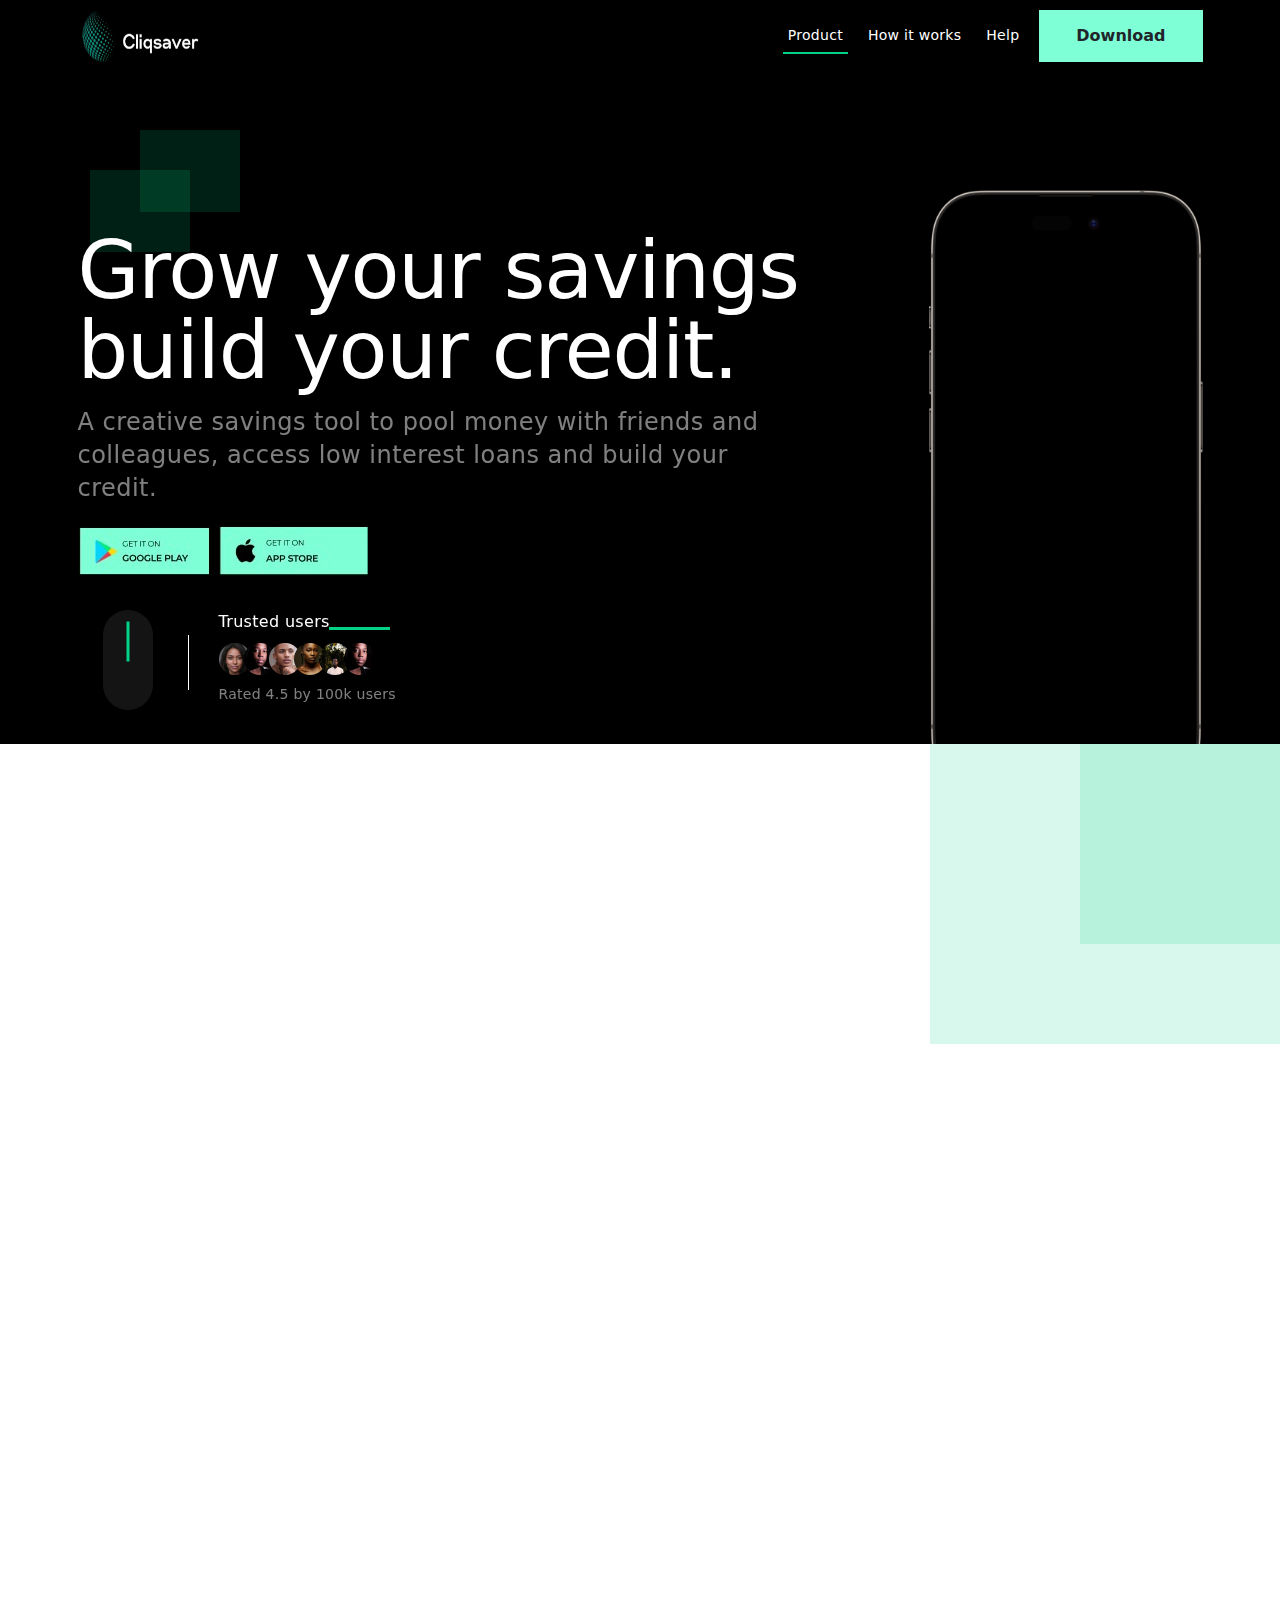
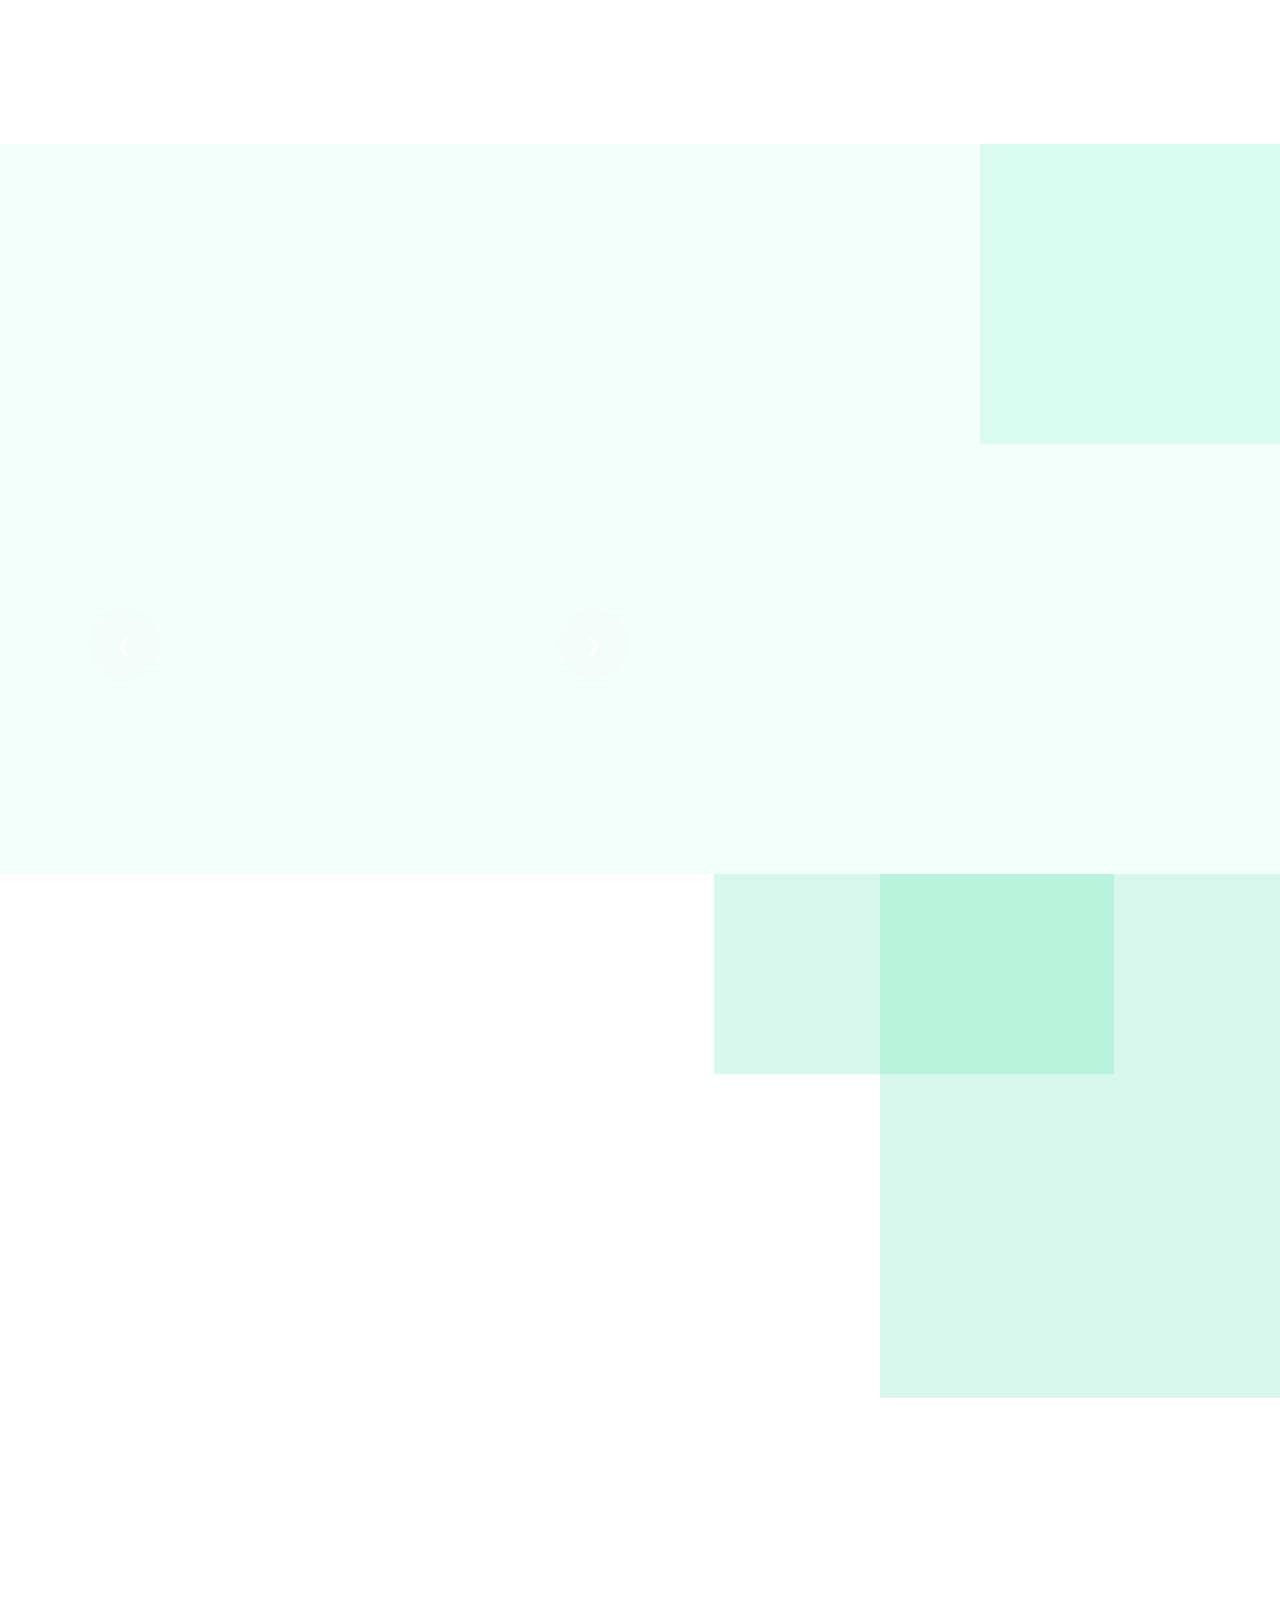
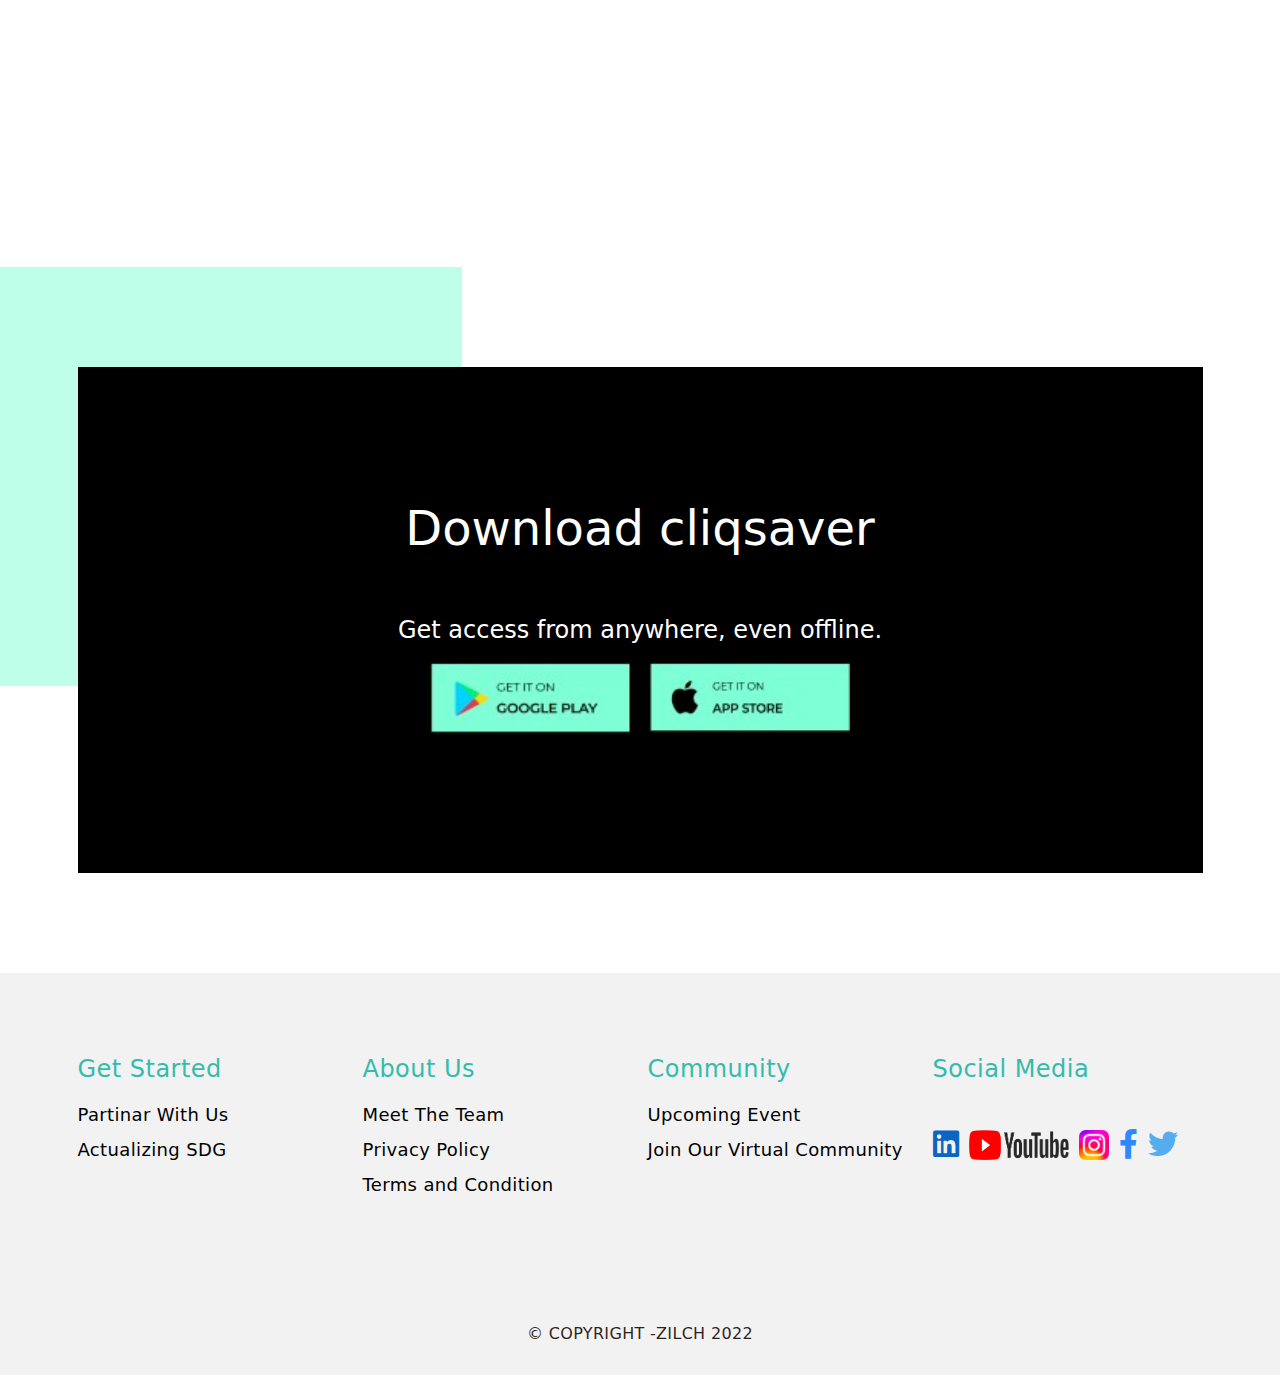
==== index.html @ ff23e5f5 "front end" ====
<!DOCTYPE html>
<html lang="en">

<head>
    <meta charset="utf-8" />
    <meta name="viewport" content="width=device-width, initial-scale=1" />
    <title>Cliqsaver | Landing Page</title>
    <link href="https://cdn.jsdelivr.net/npm/bootstrap@5.3.0-alpha2/dist/css/bootstrap.min.css" rel="stylesheet" />

    <!-- font family -->
    <link rel="preconnect" href="https://fonts.googleapis.com" />
    <link rel="preconnect" href="https://fonts.gstatic.com" crossorigin />
    <link href="https://fonts.googleapis.com/css2?family=Manrope:wght@300;400;500;600;700;800&display=swap" rel="stylesheet" />

    <!-- AOS animation link -->
    <link rel="stylesheet" href="https://unpkg.com/aos@next/dist/aos.css" />

    <!-- font awesome cdn link -->
    <link rel="stylesheet" href="css/css/all.css" />

    <!-- External css link -->
    <link rel="stylesheet" href="css/main.css" />
</head>

<body>
    <!-- navbar -->
    <nav class="navbar navbar-expand-lg" id="navbar">
        <div class="container">
            <a class="navbar-brand" href="index.html">
                <img w-100 src="images/image 1.png" alt="" />
            </a>
            <button class="navbar-toggler" type="button" data-bs-toggle="collapse" data-bs-target="#navbarSupportedContent" aria-controls="navbarSupportedContent" aria-expanded="false" aria-label="Toggle navigation">
          <span class="navbar-toggler-icon"></span>
        </button>
            <div class="collapse navbar-collapse" id="navbarSupportedContent">
                <ul class="navbar-nav ms-auto mb-2 mb-lg-0">
                    <li class="nav-item me-4">
                        <a class="nav-link text-white active" aria-current="page" href="index.html">Product</a
              >
            </li>
            <li class="nav-item me-4">
              <a class="nav-link text-white" href="guideline.html"
                >How it works</a
              >
            </li>
            <li class="nav-item me-4">
              <a class="nav-link text-white" href="faqs.html">Help</a>
                    </li>
                </ul>
                <button class="btn bg-success">Download</button>
            </div>
        </div>
    </nav>
    <!-- end of navbar -->
    <!-- Hero section -->
    <div id="hero__section" class="hero__section">
        <div class="section-box1"></div>
        <div class="section-box2"></div>
        <div class="container">
            <div class="d-lg-flex">
                <div class="h__left-content me-5" data-aos="fade-up" data-aos-duration="3000">
                    <h1 class="text-heading text-white mb-4">
                        Grow your savings build your credit.
                    </h1>
                    <p class="text-description text-white mb-4">
                        A creative savings tool to pool money with friends and colleagues, access low interest loans and build your credit.
                    </p>
                    <div class="download-button d-flex">
                        <button class="btn border-o p-0">
                <img src="images/playbutton.jpg " />
              </button>
                        <button class="btn border-o">
                <img src="images/appleButton.jpg " />
              </button>
                    </div>
                    <div class="rate my-5 d-flex align-items-center">
                        <div class="rate-left">
                            <button class="me-3"></button>
                        </div>
                        <div class="rate-right">
                            <h2 class="text-white">Trusted users <span></span></h2>
                            <div class="images my-3">
                                <img src="images/Ellipse 7.png " alt=" " />
                                <img src="images/Ellipse 10.png " alt=" " />
                                <img src="images/Ellipse 12.png " alt=" " />
                                <img src="images/Ellipse 11.png " alt=" " />
                                <img src="images/Ellipse 8.png " alt=" " />
                                <img src="images/Ellipse 10.png " alt=" " />
                            </div>
                            <p>Rated 4.5 by 100k users</p>
                        </div>
                    </div>
                </div>
                <div class="h__right-content" data-aos="fade-up" data-aos-duration="3000">
                    <img src="images/Space Black.png " class="w-75" alt=" " />
                </div>
            </div>
        </div>
    </div>
    <!-- End of hero section -->
    <!-- Finance Section -->
    <div class="finance d-flex align-items-center justify-content-center position-relative" id="finance ">
        <div class="section-box1 position-absolute"></div>
        <div class="section-box2 position-absolute"></div>
        <div class="container" data-aos="fade-up" data-aos-duration="3000">
            <h1>
                <span></span> What the <img src="images/Rectangle 73.png " alt=" " />
                <br /> future of financial <br /> service looks like.
            </h1>
            <p>Gain unlimited access to finance tips, reports and so much more.</p>
        </div>
    </div>
    <!-- End of Finance Section -->
    <section id="card-section " class="card-section my-5">
        <div class="container">
            <div class="row">
                <div class="col-md-4 mb-3 mb-sm-0" data-aos="fade-right" data-aos-duration="3000">
                    <div class="card">
                        <div class="card-body d-flex align-items-start justify-content-center flex-column">
                            <div class="icon">
                                <span></span>
                                <i class="fa-sharp fa-solid fa-piggy-bank"></i>
                            </div>
                            <h5 class="card-title">Save more</h5>
                            <p class="card-text">
                                Planning for a new car or an early vacation! Look no further. Our platform is designed to give you quick and reliable access to your funds when you need it.
                            </p>
                        </div>
                    </div>
                </div>
                <div class="col-md-4 mb-3 mb-sm-0" data-aos="fade-up" data-aos-duration="3000">
                    <div class="card">
                        <div class="card-body d-flex align-items-start justify-content-center flex-column">
                            <span></span>
                            <i class="fa-solid fa-hand-holding-dollar"></i>
                            <h5 class="card-title">Expense management</h5>
                            <p class="card-text">
                                Take control of your spending, get timely reminders on pending and oncoming bills, receive savings and budget tips! we have so much to offer!
                            </p>
                        </div>
                    </div>
                </div>
                <div class="col-md-4" data-aos="fade-left" data-aos-duration="3000">
                    <div class="card">
                        <div class="card-body d-flex align-items-start justify-content-center flex-column">
                            <span></span>
                            <i class="fa-solid fa-chart-simple"></i>
                            <h5 class="card-title">Credit builder</h5>
                            <p class="card-text">
                                By saving with us we report your cliqsaver account to credit reference agencies to bring an improvement to your score
                            </p>
                        </div>
                    </div>
                </div>
            </div>
        </div>
    </section>

    <section class="testmonies position-relative">
        <span class="section-box1"></span>
        <div class="container">
            <div class="testmonies__top-container pt-5" data-aos="fade-up" data-aos-duration="3000">
                <h1 class="testmonies__heading pt-5">
                    <span></span> Cliqsaver puts <br /> you first at all <br /> times.
                    <img src="images/heading-image.png " alt=" " />
                </h1>
            </div>
            <div class="testmonies__buttom-container mt-5 py-5">
                <div class="slideshow-container">
                    <div class="slide d-lg-flex">
                        <img src="images/carousel-image.png " class="w-100 slide-image" data-aos="fade-right" data-aos-duration="2000" />
                        <div class="slide-text mt-5" data-aos="fade-left" data-aos-duration="2000">
                            <h2 class="mb-5 slide-text__heading">Sade thomas</h2>
                            <div class="slide-text__description d-flex align-items-center justify-content-center">
                                <img src="images/“.png " class="me-5" />
                                <p>
                                    Using Cliqsaver, I am able to reach my holiday and savings goals! its an awesome platform.
                                </p>
                            </div>
                            <div class="rating mt-5">
                                <i class="fa-solid fa-star me-1"></i>
                                <i class="fa-solid fa-star me-1"></i>
                                <i class="fa-solid fa-star me-1"></i>
                                <i class="fa-solid fa-star me-1"></i>
                                <i class="fa-solid fa-star me-1"></i>
                            </div>
                        </div>
                    </div>
                    <div class="slide d-lg-flex">
                        <img src="images/Rectangle 90.png " class="w-100 slide-image" data-aos="fade-right" data-aos-duration="2000" />
                        <div class="slide-text mt-5" data-aos="fade-left" data-aos-duration="2000">
                            <h2 class="mb-5 slide-text__heading">Mark Miller</h2>
                            <div class="slide-text__description d-flex align-items-center justify-content-center">
                                <img src="images/“.png " class="me-5" />
                                <p>
                                    Using Cliqsaver, I am able to reach my holiday and savings goals! Its was a cool experience.
                                </p>
                            </div>
                            <div class="rating mt-5">
                                <i class="fa-solid fa-star me-1"></i>
                                <i class="fa-solid fa-star me-1"></i>
                                <i class="fa-solid fa-star me-1"></i>
                                <i class="fa-solid fa-star-half-stroke"></i>
                                <i class="fa-regular fa-star me-1"></i>
                            </div>
                        </div>
                    </div>
                    <div class="slide d-lg-flex">
                        <img src="images/carousel-image.png " class="w-100 slide-image" data-aos="fade-right" data-aos-duration="2000" />
                        <div class="slide-text mt-5" data-aos="fade-left" data-aos-duration="2000">
                            <h2 class="mb-5 slide-text__heading">Tom Holland</h2>
                            <div class="slide-text__description d-flex align-items-center justify-content-center">
                                <img src="images/“.png " class="me-5" />
                                <p>
                                    Using Cliqsaver, I am able to reach my holiday and savings goals! A platform like never before.
                                </p>
                            </div>
                            <div class="rating mt-5">
                                <i class="fa-solid fa-star me-1"></i>
                                <i class="fa-solid fa-star me-1"></i>
                                <i class="fa-solid fa-star me-1"></i>
                                <i class="fa-solid fa-star me-1"></i>
                                <i class="fa-solid fa-star-half-stroke"></i>
                            </div>
                        </div>
                    </div>
                    <button class="prev" onclick="moveToPrevSlide() ">&#10094;</button>
                    <button class="next" onclick="moveToNextSlide() ">&#10095;</button>
                </div>
            </div>
        </div>
    </section>

    <section class="whatWeDo py-5 position-relative" id="whatWeDo ">
        <span class="whatWeDo1"></span>
        <span class="whatWeDo2"></span>
        <div class="container">
            <h1 class="whatWeDo__heading" data-aos="fade-up" data-aos-duration="3000">
                <span></span> Core of what <br /> we do!
                <img src="images/Rectangle 73.png " alt=" " />
            </h1>

            <div class="whatWeDo__content d-lg-flex align-items-center justify-content-between">
                <div class="w-left me-5" data-aos="fade-right" data-aos-duration="2000">
                    <div class="d-flex align-items-center gap-3">
                        <i class="fa-regular fa-circle-right fs-lg-1 fs-sm-3 mb-5 p-0"></i>
                        <p class="w-left__description ms-5 fs-3 mb-5">
                            reliable savings platform built on trust
                        </p>
                    </div>
                    <div class="d-flex align-items-center gap-3">
                        <i class="fa-regular fa-circle-right fs-lg-1 fs-sm-3 mb-5 p-0"></i>
                        <p class="w-left__description ms-5 fs-3 mb-5">
                            access to zero-interest credit,
                        </p>
                    </div>
                    <div class="d-flex align-items-center gap-3">
                        <i class="fa-regular fa-circle-right fs-lg-1 fs-sm-3 mb-5 p-0"></i>
                        <p class="w-left__description ms-5 fs-3 mb-5">
                            credit building services
                        </p>
                    </div>
                    <div class="d-flex align-items-center gap-3">
                        <i class="fa-regular fa-circle-right fs-lg-1 fs-sm-3 mb-5 p-0"></i>
                        <p class="w-left__description ms-5 fs-3 mb-5">
                            high deliverability and usability of the platform
                        </p>
                    </div>
                    <div class="d-flex align-items-center gap-3">
                        <i class="fa-regular fa-circle-right fs-lg-1 fs-sm-3 mb-5 p-0"></i>
                        <p class="w-left__description ms-5 fs-3 mb-5">
                            Budget and tracking tools for expense management
                        </p>
                    </div>
                    <div class="d-flex align-items-center gap-3">
                        <i class="fa-regular fa-circle-right fs-lg-1 fs-sm-3 mb-5 p-0"></i>
                        <p class="w-left__description ms-5 fs-3 mb-5">
                            Safe and trusted sense of community
                        </p>
                    </div>
                </div>
                <div class="w-right" data-aos="fade-left" data-aos-duration="2000">
                    <img src="images/Rectangle 90.png " class="w-100" />
                </div>
            </div>
        </div>
    </section>

    <section class="download mt-5 position-relative" id="download ">
        <span class="download-box"></span>
        <div class="container">
            <div class="download-container text-white d-flex align-items-center justify-content-center flex-column">
                <h2 class="download-container__heading text-center mb-5">
                    Download cliqsaver
                </h2>
                <p class="download-container__description text-center mt-5">
                    Get access from anywhere, even offline.
                </p>
                <div class="download-container__button text-center">
                    <button class="btn border-0">
              <img src="images/playbutton.jpg " />
            </button>
                    <button class="btn border-0">
              <img src="images/appleButton.jpg " />
            </button>
                </div>
            </div>
        </div>
    </section>

    <footer id="footer " class="footer">
        <div class="container-fluid">
            <div class="container">
                <div class="row row-cols-1 row-cols-sm-2 row-cols-md-3 row-cols-lg-4">
                    <div class="col d-flex flex-column gap-3 mb-4">
                        <h2>Get Started</h2>
                        <a class="footer__link" href="#">Partinar With Us</a>
                        <a class="footer__link" href="#">Actualizing SDG</a>
                    </div>
                    <div class="col d-flex flex-column gap-3 mb-4">
                        <h2>About Us</h2>
                        <a class="footer__link" href="#">Meet The Team</a>
                        <a class="footer__link" href="#">Privacy Policy</a>
                        <a class="footer__link" href="#">Terms and Condition</a>
                    </div>
                    <div class="col d-flex flex-column gap-3 mb-4">
                        <h2>Community</h2>
                        <a class="footer__link" href="#">Upcoming Event</a>
                        <a class="footer__link" href="#">Join Our Virtual Community</a>
                    </div>
                    <div class="col d-flex flex-column gap-3 mb-5">
                        <h2>Social Media</h2>
                        <div class="col media-links d-flex align-items-center justify-content-start mt-2 gap-3">
                            <a href="#"><i class="fa-brands fa-linkedin"></i></a>
                            <a href="#"><img src="images/YouTube-Logo-removebg-preview.png" alt="" /></a>
                            <a href="#"><img src="images/IGlogo.png" class="w-100" /></a>
                            <a href="#"><i class="fa-brands fa-facebook-f"></i></a>
                            <a href="#"><i class="fa-brands fa-twitter"></i></a>
                        </div>
                    </div>
                </div>
            </div>
            <p class="text-center py-5">© COPYRIGHT -ZILCH 2022</p>
        </div>
    </footer>

    <!-- bootstrap js link -->
    <script src="https://cdn.jsdelivr.net/npm/bootstrap@5.3.0-alpha2/dist/js/bootstrap.bundle.min.js"></script>
    <!-- AOS animation script link -->
    <script src="https://unpkg.com/aos@next/dist/aos.js"></script>
    <!-- external JS link -->
    <script src="js/script.js"></script>
</body>

</html>
---- css/main.css ----
:root {
  --bg-color: #000000;
  --text-dark-light: #171717;
  --text-light: #ffffff;
  --text-success: #7effd6;
  --text-success-transparent: rgba(0, 210, 135, 0.3);
  --bg-light: #f5f5f5;
  --bg-success: #f2fffa;
  --button-color: #35bbad;
  --color-green: #00d287;
  --color-yellow: #ffce31;
}

* {
  margin: 0;
  padding: 0;
  -webkit-box-sizing: inherit;
          box-sizing: inherit;
}

html {
  -webkit-box-sizing: border-box;
          box-sizing: border-box;
  font-size: 62.5%;
  /* 1rem = 10px  10px/16px = 62.5% */
}

body {
  font-family: "Manrope" sans-serif;
  font-weight: 400;
  line-height: 1.6;
  min-height: 100vh;
}

::-webkit-scrollbar {
  display: none;
}

a {
  text-decoration: none;
}

.guidelines-cards .col-md-6 {
  -webkit-transition: all 0.5s ease;
  transition: all 0.5s ease;
}

.guidelines-cards .col-md-6:hover {
  -webkit-transform: translateY(-5%);
          transform: translateY(-5%);
}

@media (max-width: 768px) {
  .guidelines-cards .col-md-6:hover {
    -webkit-transform: translateY(0);
            transform: translateY(0);
  }
}

.navbar {
  background: var(--bg-color);
}

.navbar-brand img {
  width: 125px;
  height: 55px;
}

.navbar-toggler {
  background-color: var(--bg-light) !important;
}

.navbar-nav .nav-item {
  position: relative;
}

.navbar-nav .nav-item .active {
  color: #fff !important;
  border-bottom: 2px solid var(--color-green);
  -webkit-transition: 0.5s ease;
  transition: 0.5s ease;
  border-bottom-width: 50%;
}

.navbar-nav .nav-item .nav-link {
  font-weight: 400;
  font-size: 1.4rem !important;
  line-height: 24px;
  letter-spacing: 0.02em;
  color: var(--text-light);
  -webkit-transition: 0.5s ease;
  transition: 0.5s ease;
  display: inline-block;
}

.navbar .btn {
  background-color: var(--text-success) !important;
  border-radius: 0;
  font-weight: 600;
  font-size: 16px;
  padding: 13px 36px;
}

.hero__section {
  background: var(--bg-color);
}

.hero__section .section-box1 {
  position: absolute;
  width: 100.47px;
  height: 82.02px;
  left: 140px;
  top: 130px;
  background: rgba(0, 210, 135, 0.3);
  opacity: 0.5;
}

@media (max-width: 992px) {
  .hero__section .section-box1 {
    left: 290px;
    top: 90px;
  }
}

@media (max-width: 400px) {
  .hero__section .section-box1 {
    left: 200px;
  }
}

.hero__section .section-box2 {
  position: absolute;
  width: 100.47px;
  height: 82.02px;
  left: 90px;
  top: 170.28px;
  background: rgba(0, 210, 135, 0.3);
  opacity: 0.5;
}

@media (max-width: 992px) {
  .hero__section .section-box2 {
    left: 200px;
    top: 130px;
  }
}

@media (max-width: 400px) {
  .hero__section .section-box2 {
    left: 150px;
  }
}

.hero__section .h__left-content {
  -webkit-box-flex: 2;
      -ms-flex: 2;
          flex: 2;
  padding-top: 8rem;
}

.hero__section .h__left-content .text-heading {
  font-weight: 400;
  font-size: 80px;
  line-height: 100%;
  letter-spacing: -0.015em;
  color: #ffffff;
  padding-top: 8rem;
}

@media (max-width: 992px) {
  .hero__section .h__left-content .text-heading {
    font-size: 50px !important;
    padding-top: 2rem;
  }
}

@media (max-width: 768px) {
  .hero__section .h__left-content .text-heading {
    font-size: 35px !important;
    padding-top: 2rem;
  }
}

.hero__section .h__left-content .text-description {
  font-weight: 500;
  font-size: 24px;
  line-height: 33px;
  letter-spacing: 0.02em;
  color: #ffffff;
  opacity: 0.5;
}

@media (max-width: 768px) {
  .hero__section .h__left-content .text-description {
    font-size: 20px !important;
    padding-top: 2rem;
  }
}

@media (max-width: 992px) {
  .hero__section .h__left-content .rate {
    padding-bottom: 5rem;
  }
}

.hero__section .h__left-content .rate-left {
  border-right: 1px solid #ffffff;
  margin-right: 3rem;
}

@media (max-width: 500px) {
  .hero__section .h__left-content .rate-left {
    margin-right: 1rem;
  }
}

.hero__section .h__left-content .rate-left button {
  width: 100px;
  height: 50px;
  background: rgba(196, 196, 196, 0.1);
  border-radius: 56px;
  -webkit-transform: rotate(-90deg);
          transform: rotate(-90deg);
  position: relative;
  opacity: 1;
  border: none;
}

.hero__section .h__left-content .rate-left button::after {
  content: "";
  position: absolute;
  width: 3px;
  height: 40px;
  top: 5px;
  right: 30px;
  background: var(--color-green);
  font-weight: 800;
  -webkit-transform: rotate(-90deg);
          transform: rotate(-90deg);
  z-index: 1;
}

.hero__section .h__left-content .rate-right {
  position: relative;
}

.hero__section .h__left-content .rate-right h2 {
  font-weight: 500;
  font-size: 16px;
  line-height: 22px;
  letter-spacing: 0.02em;
  color: #ffffff;
}

.hero__section .h__left-content .rate-right h2 span::after {
  content: "";
  position: absolute;
  width: 61px;
  height: 3px;
  left: 110px;
  top: 16px;
  background: var(--color-green);
}

.hero__section .h__left-content .rate-right p {
  font-weight: 500;
  font-size: 14px;
  line-height: 19px;
  letter-spacing: 0.02em;
  color: #ffffff;
  opacity: 0.5;
}

.hero__section .h__left-content .rate-right .images img {
  width: 32px;
  height: 32px;
  margin-right: -1rem;
}

.hero__section .h__right-content {
  -webkit-box-flex: 1;
      -ms-flex: 1;
          flex: 1;
  position: relative;
}

.hero__section .h__right-content img {
  height: 554px;
  position: absolute;
  bottom: 0;
  right: 0;
}

@media (max-width: 992px) {
  .hero__section .h__right-content img {
    display: none;
  }
}

.finance {
  height: 60vh;
}

@media (max-width: 720px) {
  .finance {
    height: 40vh;
  }
}

.finance .section-box1 {
  top: 0;
  right: 0;
  width: 200px;
  height: 200px;
  background: rgba(0, 210, 135, 0.3);
  opacity: 0.5;
}

@media (max-width: 992px) {
  .finance .section-box1 {
    top: -2.9rem;
    width: 100px;
    height: 100px;
  }
}

@media (max-width: 400px) {
  .finance .section-box1 {
    width: 50px;
    height: 50px;
  }
}

.finance .section-box2 {
  top: 0;
  right: 0;
  width: 350px;
  height: 300px;
  background: rgba(0, 210, 135, 0.3);
  opacity: 0.5;
}

@media (max-width: 992px) {
  .finance .section-box2 {
    top: -2.9rem;
    width: 200px;
    height: 150px;
  }
}

@media (max-width: 400px) {
  .finance .section-box2 {
    width: 100px;
    height: 80px;
  }
}

.finance img {
  width: 126px;
  height: 33px;
}

.finance h1 {
  font-weight: 400;
  font-size: 64px;
  line-height: 120.5%;
  letter-spacing: -0.015em;
  color: var(--bg-color);
}

@media (max-width: 992px) {
  .finance h1 {
    font-size: 40px;
  }
}

.finance h1 span::after {
  content: "";
  position: absolute;
  width: 122px;
  height: 4px;
  background: var(--color-green);
  border-radius: 50%;
}

.finance p {
  font-weight: 400;
  font-size: 24px;
  line-height: 33px;
  letter-spacing: 0.02em;
  color: #2b2b2b;
}

.card-section .row > :nth-child(1) > .card {
  background: rgba(245, 245, 245, 0.3);
  border: none;
}

.card-section .row > :nth-child(1) > .card span::before {
  content: "";
  height: 6px;
  width: 40px;
  position: absolute;
  top: 11.3rem;
  border-radius: 50%;
  background: #35bbad;
}

@media (max-width: 768px) {
  .card-section .row > :nth-child(1) > .card span::before {
    top: 8rem;
  }
}

@media (max-width: 500px) {
  .card-section .row > :nth-child(1) > .card span::before {
    top: 11.3rem;
  }
}

.card-section .row > :nth-child(2) > .card {
  background: var(--bg-light);
  border: none;
}

.card-section .row > :nth-child(2) > .card span::before {
  content: "";
  height: 15px;
  width: 15px;
  position: absolute;
  top: 12rem;
  left: 3.2rem;
  border-radius: 50%;
  background: #35bbad;
}

@media (max-width: 768px) {
  .card-section .row > :nth-child(2) > .card span::before {
    top: 6.5rem;
  }
}

@media (max-width: 500px) {
  .card-section .row > :nth-child(2) > .card span::before {
    top: 12rem !important;
  }
}

.card-section .row > :nth-child(2) > .card i {
  -webkit-transform: rotate(-35deg);
          transform: rotate(-35deg);
}

.card-section .row > :nth-child(3) > .card {
  background: rgba(245, 245, 245, 0.3);
  border: none;
}

.card-section .row > :nth-child(3) > .card span::before {
  content: "";
  height: 20px;
  width: 20px;
  position: absolute;
  top: 11.3rem;
  left: 4.5rem;
  background: #35bbad;
  z-index: -1;
}

@media (max-width: 768px) {
  .card-section .row > :nth-child(3) > .card span::before {
    top: 7rem;
  }
}

@media (max-width: 500px) {
  .card-section .row > :nth-child(3) > .card span::before {
    top: 11.3rem;
  }
}

.card-section .card {
  width: auto;
  height: 400px;
  padding: 0 2rem;
  cursor: pointer;
  -webkit-transition: 0.5s ease;
  transition: 0.5s ease;
}

.card-section .card-body i {
  font-size: 3rem;
  margin-bottom: 3.5rem;
}

.card-section .card-body .card-title {
  font-weight: 700;
  font-size: 28px;
  line-height: 44px;
  letter-spacing: 0.02em;
  color: rgba(0, 0, 0, 0.9);
}

.card-section .card-body .card-text {
  font-weight: 400;
  font-size: 16px;
  line-height: 24px;
  letter-spacing: 0.02em;
  color: rgba(0, 0, 0, 0.5);
}

.testmonies {
  background: var(--bg-success);
  height: 73rem;
}

.testmonies .section-box1::before {
  content: "";
  position: absolute;
  top: 0;
  right: 0;
  height: 300px;
  width: 300px;
  background: rgba(0, 210, 135, 0.1);
}

@media (max-width: 768px) {
  .testmonies .section-box1::before {
    width: 100px;
    height: 100px;
  }
}

.testmonies__top-container .testmonies__heading {
  font-weight: 600;
  font-size: 64px;
  line-height: 120.5%;
  letter-spacing: -0.015em;
  color: var(--text-dark-light);
}

@media (max-width: 720px) {
  .testmonies__top-container .testmonies__heading {
    font-size: 40px;
  }
}

.testmonies__top-container .testmonies__heading span {
  background: var(--color-green);
  position: absolute;
  height: 3px;
  width: 90px;
}

.testmonies__buttom-container .slideshow-container {
  position: relative;
  height: 300px;
}

.testmonies__buttom-container .slide {
  position: absolute;
  width: 100%;
  height: 100%;
  -webkit-box-align: center;
      -ms-flex-align: center;
          align-items: center;
  -webkit-box-pack: center;
      -ms-flex-pack: center;
          justify-content: center;
  opacity: 0;
  -webkit-transition: opacity 1s ease-in-out;
  transition: opacity 1s ease-in-out;
}

@media (max-width: 768px) {
  .testmonies__buttom-container .slide-image {
    height: 200px;
  }
}

.testmonies__buttom-container .slide.active {
  opacity: 1;
}

.testmonies__buttom-container .slide img {
  max-width: 50%;
  max-height: 100%;
  -o-object-fit: cover;
     object-fit: cover;
}

@media (max-width: 992px) {
  .testmonies__buttom-container .slide img {
    max-width: 100%;
  }
}

.testmonies__buttom-container .slide-text {
  margin-left: 5rem;
}

@media (max-width: 992px) {
  .testmonies__buttom-container .slide-text {
    margin-left: 0;
  }
}

.testmonies__buttom-container .slide-text__heading {
  font-weight: 600;
  font-size: 32px;
  line-height: 120.5%;
  letter-spacing: -0.015em;
  color: #000000;
}

.testmonies__buttom-container .slide-text__description {
  font-weight: 400;
  font-size: 18px;
  line-height: 120.5%;
  letter-spacing: -0.015em;
  color: rgba(0, 0, 0, 0.5);
}

.testmonies__buttom-container .slide-text__description img {
  background: var(--text-success);
  padding: 2rem;
  width: 6rem;
}

.testmonies__buttom-container .slide-text .rating i {
  color: var(--color-yellow);
  font-size: 3rem;
}

.testmonies__buttom-container .prev,
.testmonies__buttom-container .next {
  position: absolute;
  top: 50%;
  -webkit-transform: translateY(-50%);
          transform: translateY(-50%);
  font-size: 2em;
  font-weight: bold;
  border: none;
  background: rgba(245, 245, 245, 0.3);
  border-radius: 50%;
  color: #ffffff;
  width: 71px;
  height: 71px;
  cursor: pointer;
}

@media (max-width: 992px) {
  .testmonies__buttom-container .prev,
  .testmonies__buttom-container .next {
    width: 40px;
    height: 40px;
    top: 26%;
  }
}

@media (max-width: 768px) {
  .testmonies__buttom-container .prev,
  .testmonies__buttom-container .next {
    top: calc(100% - 70%);
  }
}

.testmonies__buttom-container .prev {
  left: 1%;
}

.testmonies__buttom-container .next {
  right: 51%;
}

@media (max-width: 1024px) {
  .testmonies__buttom-container .next {
    right: 5px;
  }
}

.whatWeDo {
  padding-top: 5rem !important;
}

.whatWeDo .whatWeDo1::before {
  content: "";
  position: absolute;
  top: 0;
  right: 0;
  width: 400px;
  height: 523.89px;
  z-index: -1;
  background: rgba(0, 210, 135, 0.3);
  opacity: 0.5;
}

@media (max-width: 768px) {
  .whatWeDo .whatWeDo1::before {
    width: 100px;
    height: 200px;
  }
}

.whatWeDo .whatWeDo2::before {
  content: "";
  position: absolute;
  top: 0;
  right: 13%;
  width: 400px;
  height: 200px;
  background: rgba(0, 210, 135, 0.3);
  opacity: 0.5;
}

@media (max-width: 768px) {
  .whatWeDo .whatWeDo2::before {
    width: 200px;
    height: 100px;
  }
}

.whatWeDo__heading {
  font-weight: 400;
  font-size: 64px;
  line-height: 120.5%;
  letter-spacing: -0.015em;
  color: var(--bg-color);
}

.whatWeDo__heading span {
  background: var(--color-green);
  position: absolute;
  height: 3px;
  width: 90px;
}

@media (max-width: 768px) {
  .whatWeDo__heading {
    font-size: 34px;
    padding-top: 6rem;
  }
}

.whatWeDo__heading img {
  width: 126px;
  height: 33px;
  -o-object-fit: cover;
     object-fit: cover;
}

@media (max-width: 768px) {
  .whatWeDo__heading img {
    width: 90px;
    height: 20px;
  }
}

.whatWeDo .whatWeDo__content {
  margin-top: 25rem;
}

@media (max-width: 992px) {
  .whatWeDo .whatWeDo__content {
    margin-top: 5rem;
  }
}

.whatWeDo .whatWeDo__content .w-left {
  -webkit-box-flex: 1;
      -ms-flex: 1;
          flex: 1;
}

.whatWeDo .whatWeDo__content .w-left i {
  font-size: 5rem !important;
  color: var(--button-color);
}

.whatWeDo .whatWeDo__content .w-left__description {
  font-weight: 600;
  font-size: 16px;
  line-height: 22px;
  letter-spacing: 0.02em;
  color: rgba(0, 0, 0, 0.9);
}

.whatWeDo .whatWeDo__content .w-right {
  -webkit-box-flex: 1;
      -ms-flex: 1;
          flex: 1;
}

.whatWeDo .whatWeDo__content .w-right img {
  height: 400px;
  width: 100%;
  -o-object-fit: cover;
     object-fit: cover;
  padding-left: 10rem;
  z-index: 1;
}

@media (max-width: 992px) {
  .whatWeDo .whatWeDo__content .w-right img {
    padding-left: 0;
  }
}

.download {
  padding: 10rem 0;
}

.download-box::before {
  content: "";
  position: absolute;
  width: 512.48px;
  height: 418.35px;
  left: -50px;
  top: 0;
  background: var(--text-success);
  opacity: 0.5;
  z-index: -1;
}

@media (max-width: 768px) {
  .download-box::before {
    display: none;
  }
}

.download-container {
  background: var(--bg-color);
  height: 506px;
}

@media (max-width: 768px) {
  .download-container {
    height: 400px;
  }
}

.download-container__heading {
  font-weight: 400;
  font-size: 48px;
  line-height: 104%;
  text-align: center;
}

@media (max-width: 720px) {
  .download-container__heading {
    font-size: 30px;
  }
}

.download-container__description {
  font-weight: 400;
  font-size: 24px;
  line-height: 140%;
  color: #ffffff;
}

@media (max-width: 720px) {
  .download-container__description {
    font-size: 14px;
  }
}

.download-container__button img {
  width: 200.64px;
  height: 72px;
  border: none;
  outline: none;
  -o-object-fit: fill;
     object-fit: fill;
}

@media (max-width: 720px) {
  .download-container__button img {
    width: 130px;
  }
}

.guildline-hero__section {
  background: var(--bg-color);
  height: 60vh;
}

.guildline-hero__section .hero-content {
  -webkit-box-flex: 1;
      -ms-flex: 1;
          flex: 1;
}

.guildline-hero__section .hero-content .text-heading {
  font-weight: 400;
  font-size: 80px;
  line-height: 100%;
  letter-spacing: -0.015em;
}

@media (max-width: 992px) {
  .guildline-hero__section .hero-content .text-heading {
    font-size: 50px !important;
    text-align: center;
  }
}

@media (max-width: 768px) {
  .guildline-hero__section .hero-content .text-heading {
    font-size: 35px !important;
  }
}

.guildline-hero__section .hero-content .text-description {
  font-weight: 400;
  font-size: 24px;
  line-height: 33px;
  letter-spacing: 0.02em;
  opacity: 0.5;
}

@media (max-width: 992px) {
  .guildline-hero__section .hero-content .text-description {
    text-align: center;
  }
}

.guildline-hero__section .image-content {
  -webkit-box-flex: 1;
      -ms-flex: 1;
          flex: 1;
}

.guildline-hero__section .image-content .bulb-image {
  top: -1.5rem;
  bottom: 0;
  right: 0;
  -o-object-fit: cover;
     object-fit: cover;
  clip: rect(0px, 860px, 380px, 0px);
}

@media (max-width: 1500px) {
  .guildline-hero__section .image-content .bulb-image {
    top: -6%;
  }
}

@media (max-width: 1200px) {
  .guildline-hero__section .image-content .bulb-image {
    top: 27%;
    clip: rect(0px, 500px, 320px, 0px);
  }
}

.guildline-hero__section .image-content div > :first-child {
  position: absolute;
  right: 10rem;
  top: -9rem;
}

@media (max-width: 1200px) {
  .guildline-hero__section .image-content div > :first-child {
    top: -2rem;
  }
}

.guildline-hero__section .image-content div > :nth-child(2) {
  position: absolute;
  right: 3rem;
  top: -8rem;
}

@media (max-width: 1200px) {
  .guildline-hero__section .image-content div > :nth-child(2) {
    top: -2rem;
  }
}

.guildline-hero__section .image-content div > :nth-child(3) {
  position: absolute;
  right: -1rem;
  top: -2rem;
}

@media (max-width: 1200px) {
  .guildline-hero__section .image-content div > :nth-child(3) {
    top: 5.5rem;
  }
}

@media (max-width: 992px) {
  .guildline-hero__section .image-content {
    display: none;
  }
}

.guidelines h2 {
  font-weight: 400;
  font-size: 48px;
  line-height: 120.5%;
  padding: 10rem 0;
  letter-spacing: -0.015em;
  color: #000000;
}

@media (max-width: 768px) {
  .guidelines h2 {
    padding: 5rem 0;
  }
}

.guidelines h2 span::after {
  content: "";
  position: absolute;
  width: 122px;
  height: 4px;
  background: var(--color-green);
  border-radius: 30%;
}

.guidelines-cards {
  background: rgba(0, 210, 135, 0.04);
}

.guidelines-cards .row {
  padding-top: 5rem !important;
}

.guidelines-cards .row .col-md-6:nth-child(2) .card-body {
  background-color: #000000;
}

.guidelines-cards .row .col-md-6:nth-child(2) .card-body .card-text {
  color: rgba(255, 255, 255, 0.5) !important;
}

.guidelines-cards .row .col-md-6:nth-child(3) .card-body {
  background-color: #000000;
}

.guidelines-cards .row .col-md-6:nth-child(3) .card-body i {
  font-size: 10rem !important;
}

@media (max-width: 768px) {
  .guidelines-cards .row .col-md-6:nth-child(3) .card-body i {
    font-size: 5rem !important;
  }
}

.guidelines-cards .row .col-md-6:nth-child(3) .card-body .card-text {
  color: rgba(255, 255, 255, 0.5) !important;
}

.guidelines-cards .card {
  border: none;
  background-color: #ffffff;
  cursor: pointer;
  -webkit-transition: 0.5s ease;
  transition: 0.5s ease;
}

.guidelines-cards .card:hover {
  -webkit-transform: translateY(-5%);
          transform: translateY(-5%);
}

@media (max-width: 768px) {
  .guidelines-cards .card:hover {
    -webkit-transform: translateY(0);
            transform: translateY(0);
  }
}

.guidelines-cards .card .card-body .card-content i {
  font-size: 42px;
}

.guidelines-cards .card .card-body .card-content > span:first-child {
  position: absolute;
  top: 0;
  right: 0;
  width: 120px;
  height: 120px;
  background: rgba(0, 210, 135, 0.3);
  opacity: 0.5;
}

.guidelines-cards .card .card-body .card-content > span:nth-child(2) {
  position: absolute;
  top: 0;
  right: 0;
  width: 67%;
  height: 55%;
  background: rgba(0, 210, 135, 0.3);
  opacity: 0.3;
}

.guidelines-cards .card .card-body .card-content .card-title {
  font-weight: 600;
  font-size: 32px;
  letter-spacing: -0.01em;
  color: #010101;
}

@media (max-width: 992px) {
  .guidelines-cards .card .card-body .card-content .card-title {
    font-size: calc(32px - 5px);
  }
}

.guidelines-cards .card .card-body .card-content .card-text {
  font-weight: 400;
  font-size: 16px;
  letter-spacing: -0.01em;
  color: rgba(9, 9, 9, 0.5);
}

.footer {
  background-color: #f2f2f2;
  z-index: 1;
}

.footer .row {
  padding: 8rem 0;
}

@media (max-width: 500px) {
  .footer .row {
    padding: 5rem 0;
  }
}

.footer .row .col i {
  font-size: 3rem;
}

.footer .row .media-links a img {
  width: 100px;
  height: 30px;
  -o-object-fit: fill;
     object-fit: fill;
}

.footer .row .media-links > :first-child {
  color: #0a66c2 !important;
}

.footer .row .media-links > :nth-child(2) {
  color: #ff0000 !important;
}

.footer .row .media-links > :nth-child(4) {
  color: #2f88ff;
}

.footer .row .media-links > :nth-child(5) {
  color: #55acee;
}

.footer h2 {
  font-weight: 400;
  font-size: 24px;
  line-height: 140%;
  letter-spacing: 0.02em;
  color: #35bbad;
}

.footer .footer__link {
  font-weight: 400;
  font-size: 18px;
  line-height: 140%;
  letter-spacing: 0.02em;
  color: #000000;
}

.footer p {
  font-weight: 400;
  font-size: 16px;
  line-height: 140%;
  letter-spacing: 0.02em;
  color: rgba(15, 4, 0, 0.9);
}

.target-hero__section {
  background: var(--bg-color);
  height: 60vh;
}

.target-hero__section .hero-content {
  -webkit-box-flex: 1;
      -ms-flex: 1;
          flex: 1;
}

.target-hero__section .hero-content .text-heading {
  font-weight: 400;
  font-size: 80px;
  line-height: 100%;
  letter-spacing: -0.015em;
}

@media (max-width: 992px) {
  .target-hero__section .hero-content .text-heading {
    font-size: 50px !important;
    text-align: center;
  }
}

@media (max-width: 768px) {
  .target-hero__section .hero-content .text-heading {
    font-size: 35px !important;
  }
}

.target-hero__section .hero-content .text-description {
  font-weight: 400;
  font-size: 24px;
  line-height: 33px;
  letter-spacing: 0.02em;
  opacity: 0.5;
}

@media (max-width: 992px) {
  .target-hero__section .hero-content .text-description {
    text-align: center;
  }
}

.target-hero__section .image-content {
  -webkit-box-flex: 1;
      -ms-flex: 1;
          flex: 1;
  position: relative;
}

.target-hero__section .image-content .bulb-image {
  position: absolute;
  top: 0.5rem;
  right: 0;
  clip: rect(0px, 800px, 380px, 0px);
}

@media (max-width: 992px) {
  .target-hero__section .image-content {
    display: none;
  }
}

.accordion-section {
  background: #f8f8f8;
  padding: 5rem 0;
}

.accordion-section .accordion-button {
  font-weight: 600;
  padding: 10px 34px;
  font-size: 32px !important;
  line-height: 140%;
  letter-spacing: -0.015em;
  color: rgba(15, 4, 0, 0.9);
}

@media (max-width: 769px) {
  .accordion-section .accordion-button {
    font-size: 20px !important;
  }
}

.accordion-section .accordion-button:focus {
  background: rgba(0, 210, 135, 0.3);
  outline: none;
  border: none;
}

.accordion-section .accordion-body {
  font-weight: 500;
  font-size: 20px;
  padding: 20px 34px;
  line-height: 27px;
  letter-spacing: -0.01em;
  color: #090909;
}

@media (max-width: 769px) {
  .accordion-section .accordion-body {
    font-size: 16px;
  }
}
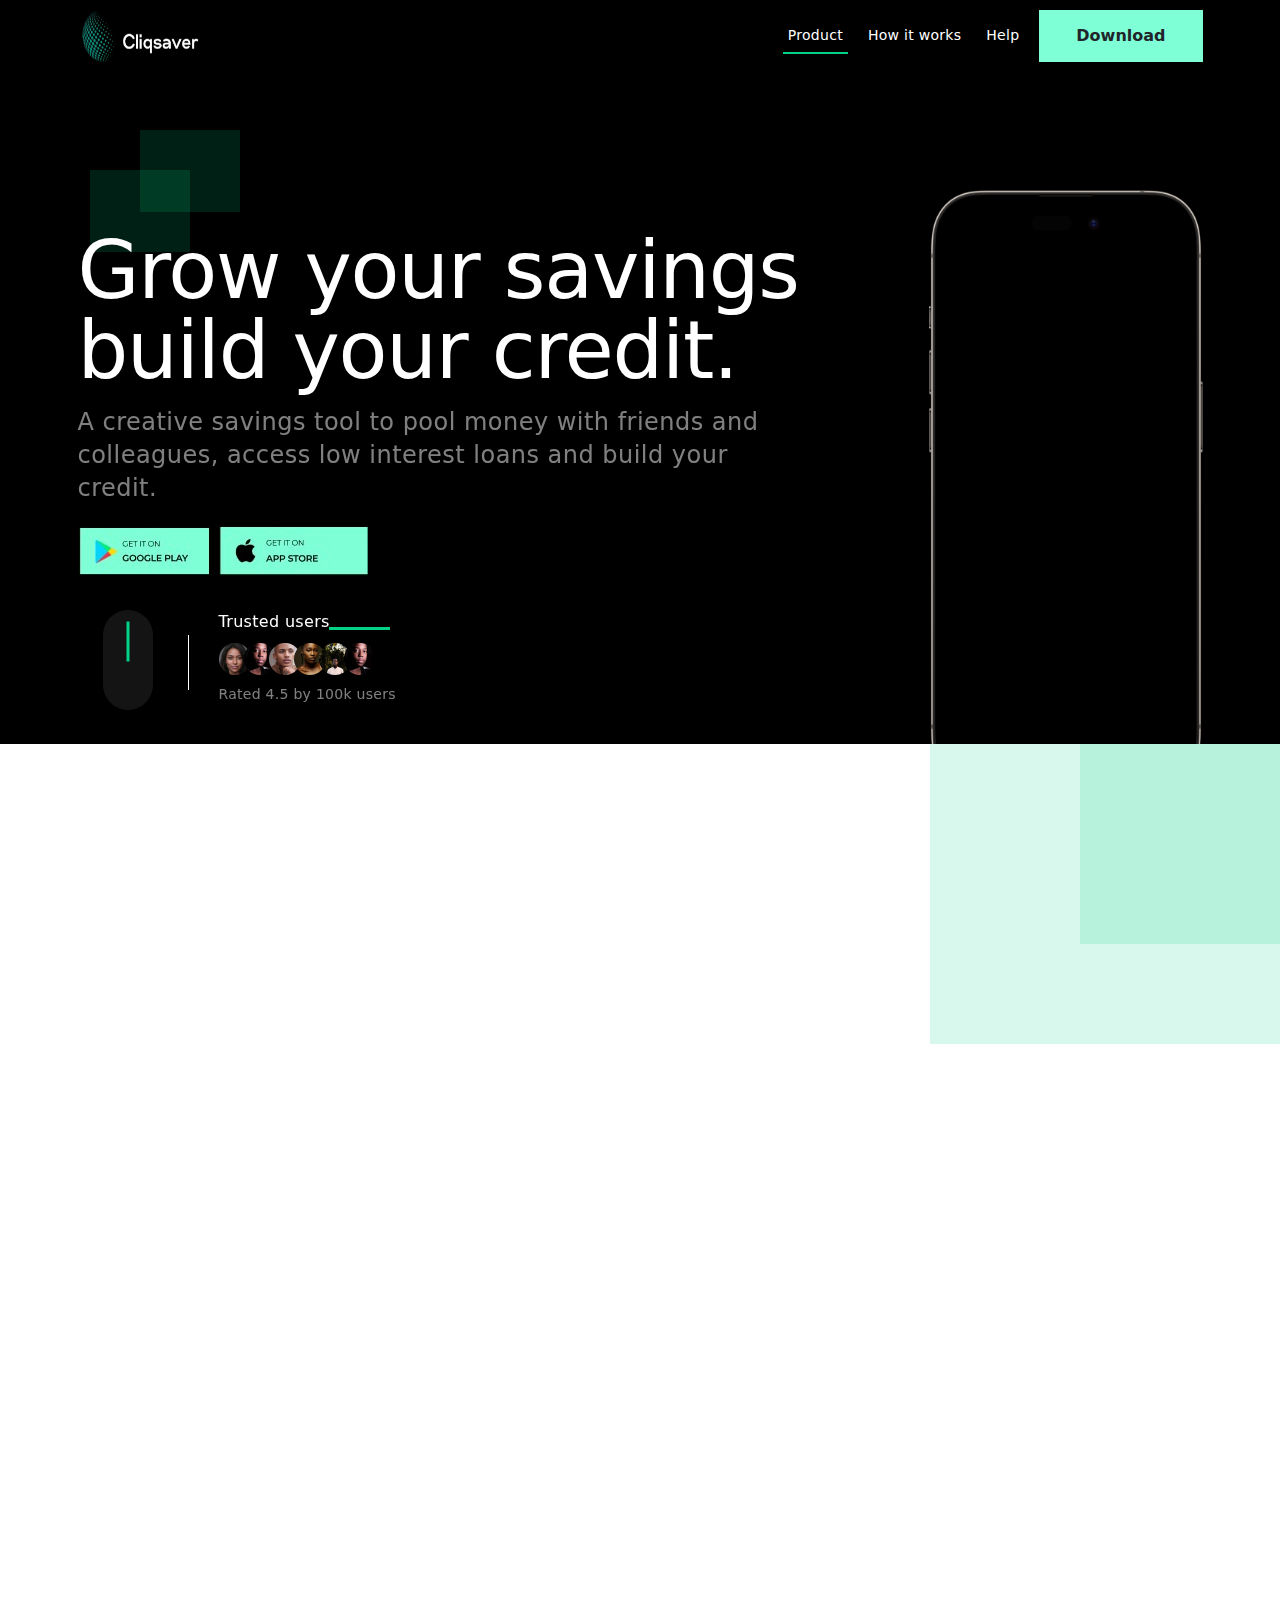
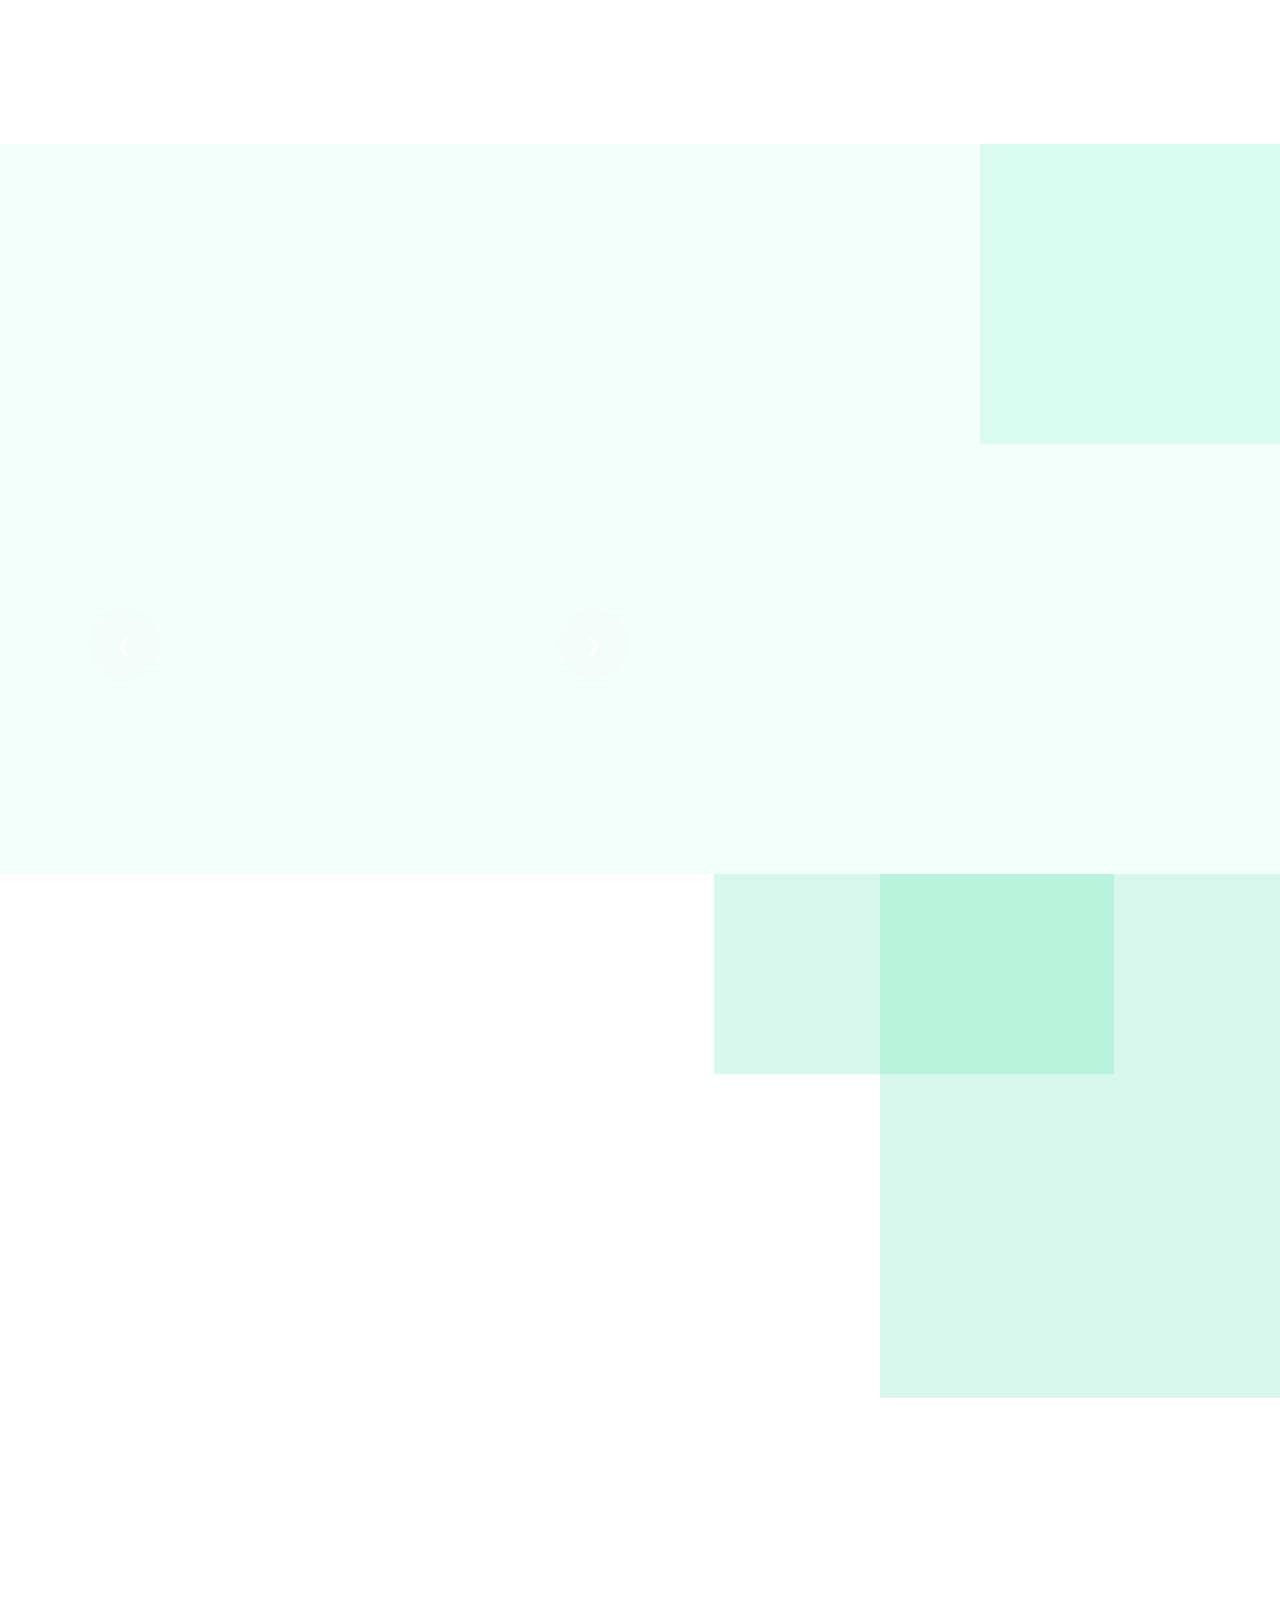
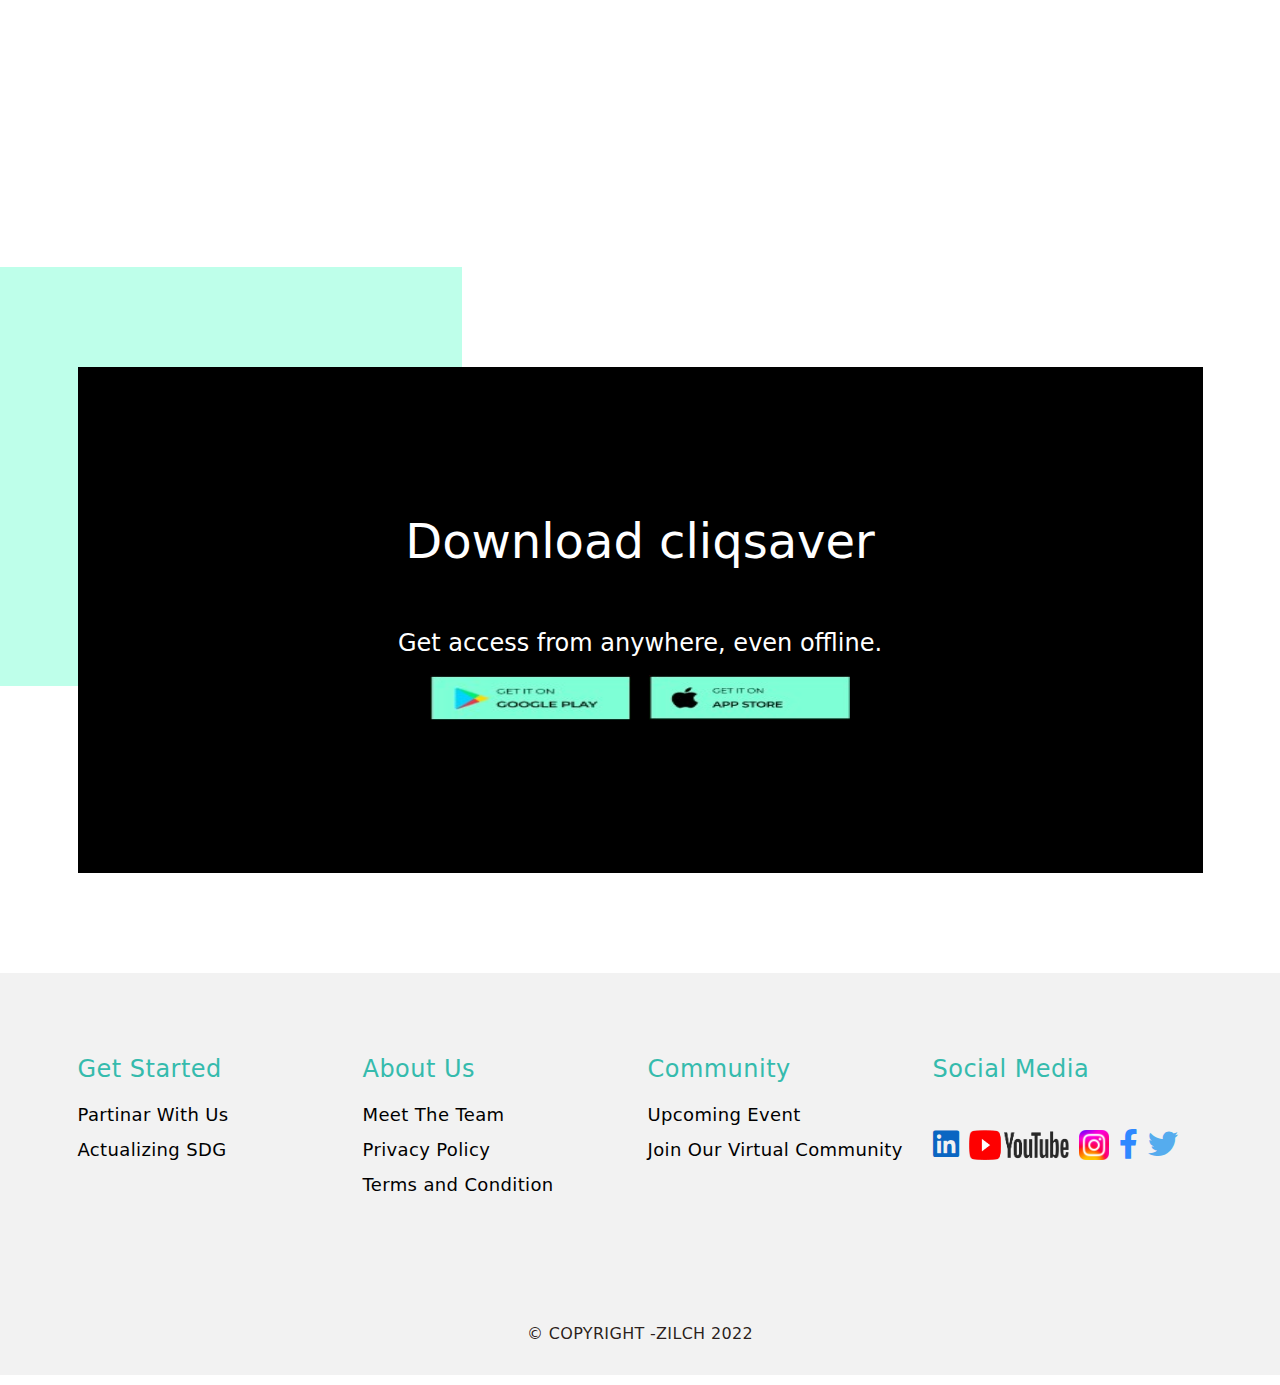
==== commit 2306f987: "front end" ====
--- a/index.html
+++ b/index.html
@@ -70,7 +70,7 @@
                 <img src="images/playbutton.jpg " />
               </button>
                         <button class="btn border-o">
-                <img src="images/appleButton.jpg " />
+                <img src="images/appleButton.jpg" />
               </button>
                     </div>
                     <div class="rate my-5 d-flex align-items-center">
@@ -92,7 +92,7 @@
                     </div>
                 </div>
                 <div class="h__right-content" data-aos="fade-up" data-aos-duration="3000">
-                    <img src="images/Space Black.png " class="w-75" alt=" " />
+                    <img src="images/Space Black.png" class="w-75" />
                 </div>
             </div>
         </div>
@@ -332,8 +332,8 @@
                         <h2>Social Media</h2>
                         <div class="col media-links d-flex align-items-center justify-content-start mt-2 gap-3">
                             <a href="#"><i class="fa-brands fa-linkedin"></i></a>
-                            <a href="#"><img src="images/YouTube-Logo-removebg-preview.png" alt="" /></a>
-                            <a href="#"><img src="images/IGlogo.png" class="w-100" /></a>
+                            <a href="#"><img src="images/YouTube-Logo-removebg-preview.png" /></a>
+                            <a href="#"><img src="images/IGlogo.png" class="ig-logo" /></a>
                             <a href="#"><i class="fa-brands fa-facebook-f"></i></a>
                             <a href="#"><i class="fa-brands fa-twitter"></i></a>
                         </div>
--- a/css/main.css
+++ b/css/main.css
@@ -23,6 +23,7 @@
           box-sizing: border-box;
   font-size: 62.5%;
   /* 1rem = 10px  10px/16px = 62.5% */
+  overflow-x: hidden;
 }
 
 body {
@@ -46,8 +47,8 @@
 }
 
 .guidelines-cards .col-md-6:hover {
-  -webkit-transform: translateY(-5%);
-          transform: translateY(-5%);
+  -webkit-transform: translateY(-3%);
+          transform: translateY(-3%);
 }
 
 @media (max-width: 768px) {
@@ -867,7 +868,7 @@
 
 .download-container__button img {
   width: 200.64px;
-  height: 72px;
+  height: 45px;
   border: none;
   outline: none;
   -o-object-fit: fill;
@@ -926,6 +927,7 @@
 }
 
 .guildline-hero__section .image-content {
+  position: relative;
   -webkit-box-flex: 1;
       -ms-flex: 1;
           flex: 1;
@@ -1061,11 +1063,6 @@
   transition: 0.5s ease;
 }
 
-.guidelines-cards .card:hover {
-  -webkit-transform: translateY(-5%);
-          transform: translateY(-5%);
-}
-
 @media (max-width: 768px) {
   .guidelines-cards .card:hover {
     -webkit-transform: translateY(0);
@@ -1141,6 +1138,15 @@
   height: 30px;
   -o-object-fit: fill;
      object-fit: fill;
+  padding: 0;
+  margin: 0;
+}
+
+.footer .row .media-links a .ig-logo {
+  width: 100%;
+  height: 30px;
+  -o-object-fit: cover;
+     object-fit: cover;
 }
 
 .footer .row .media-links > :first-child {
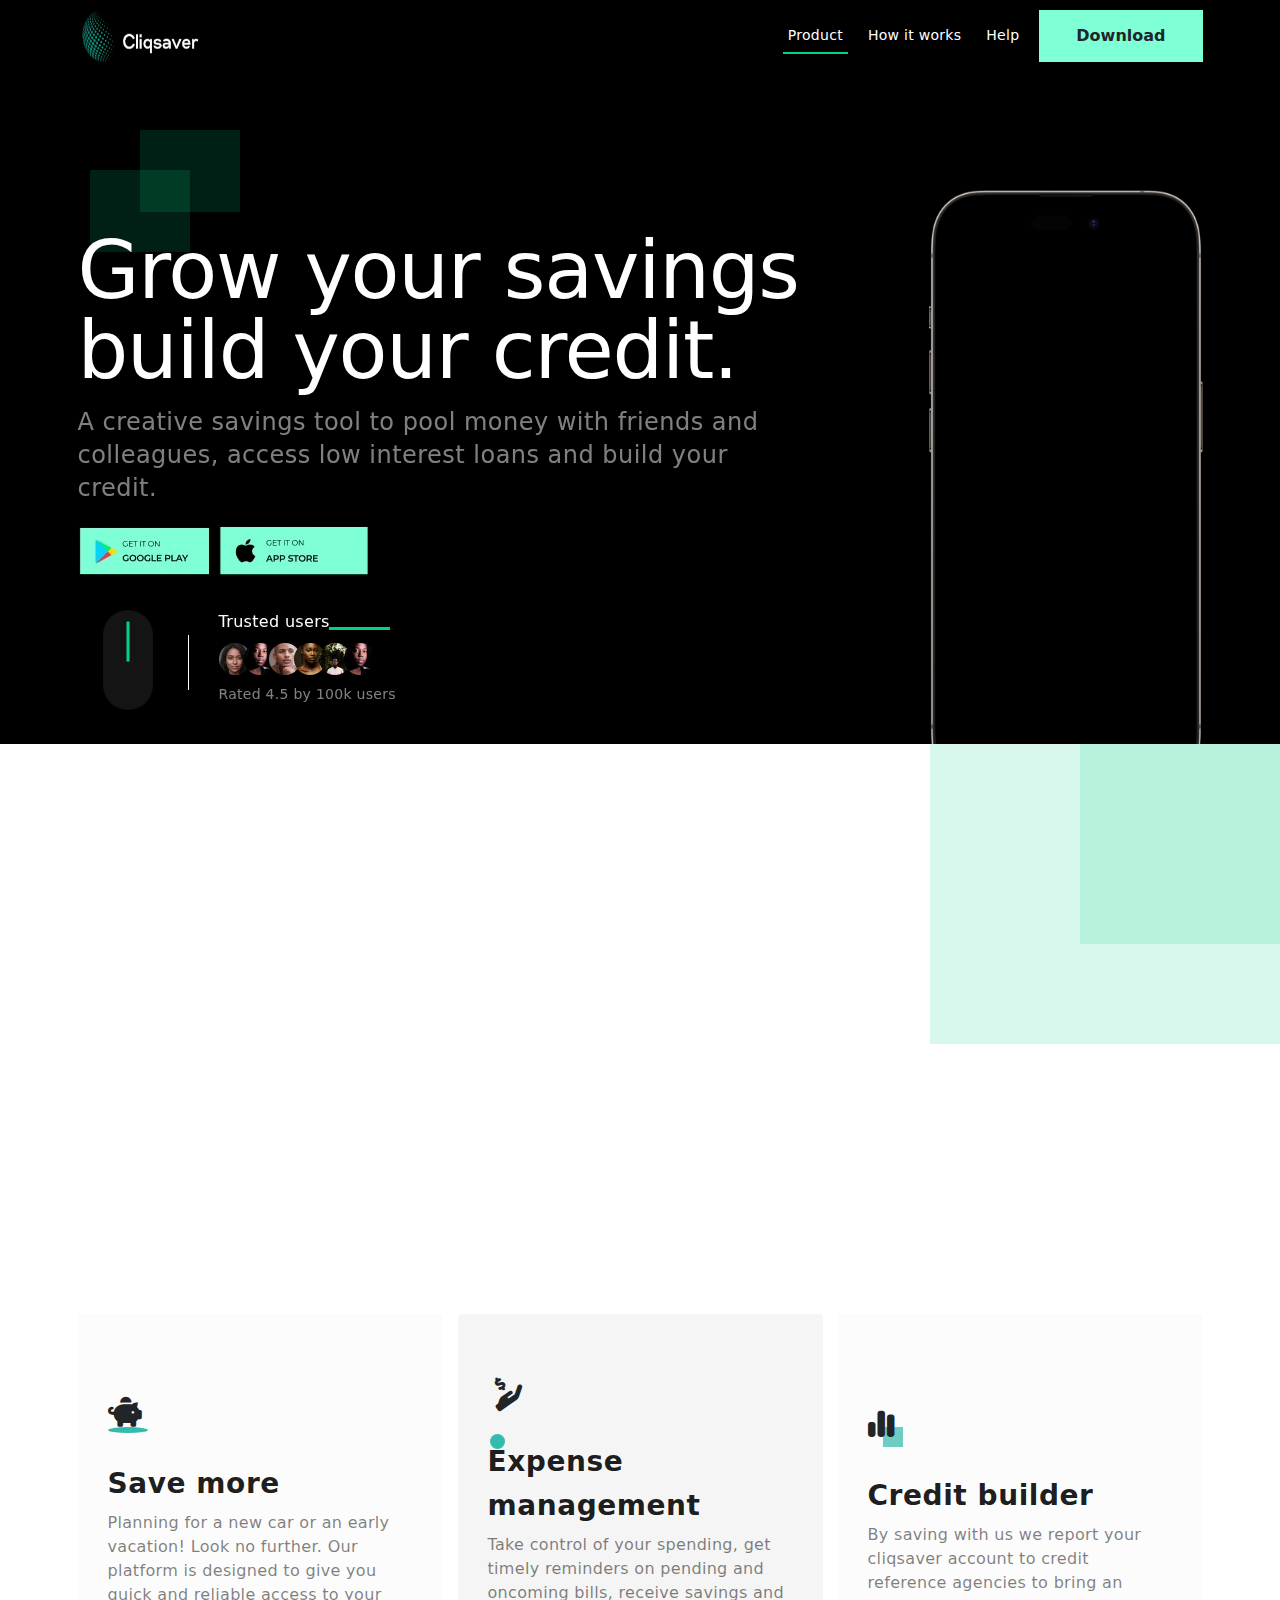
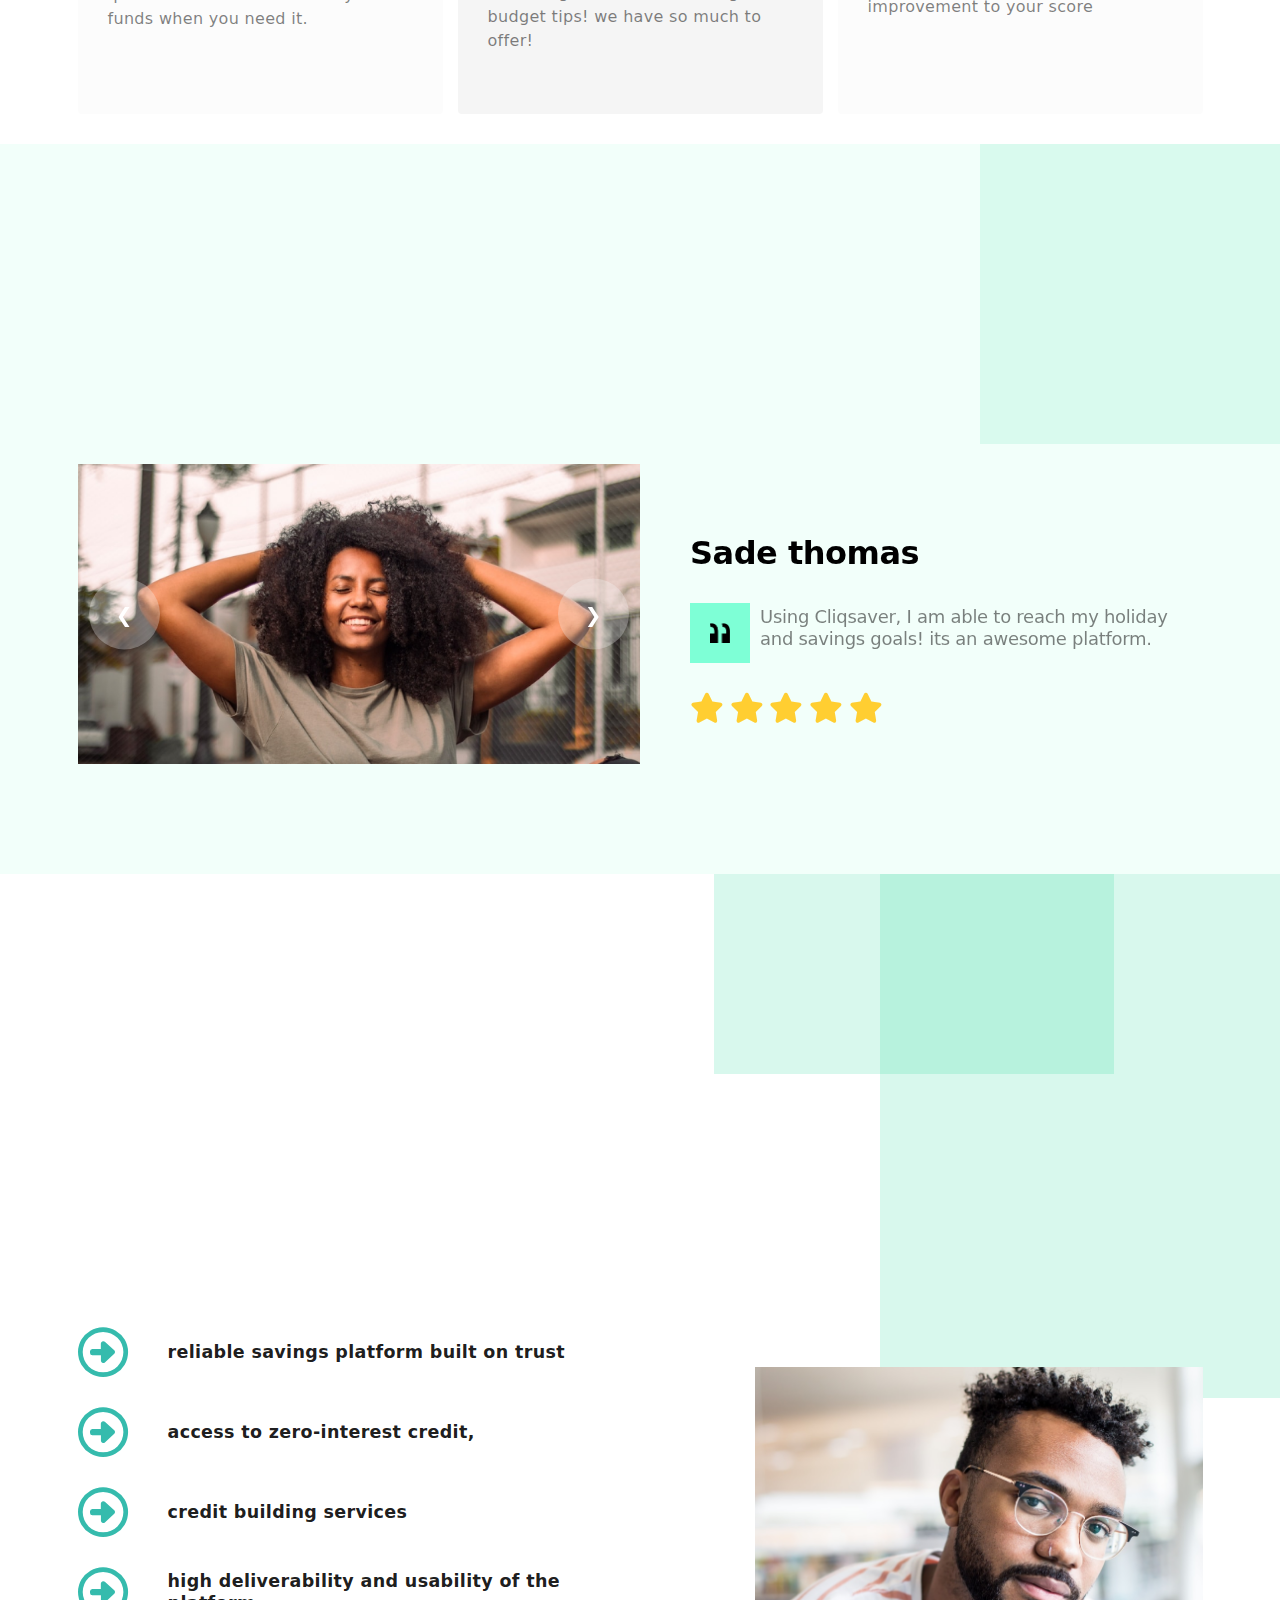
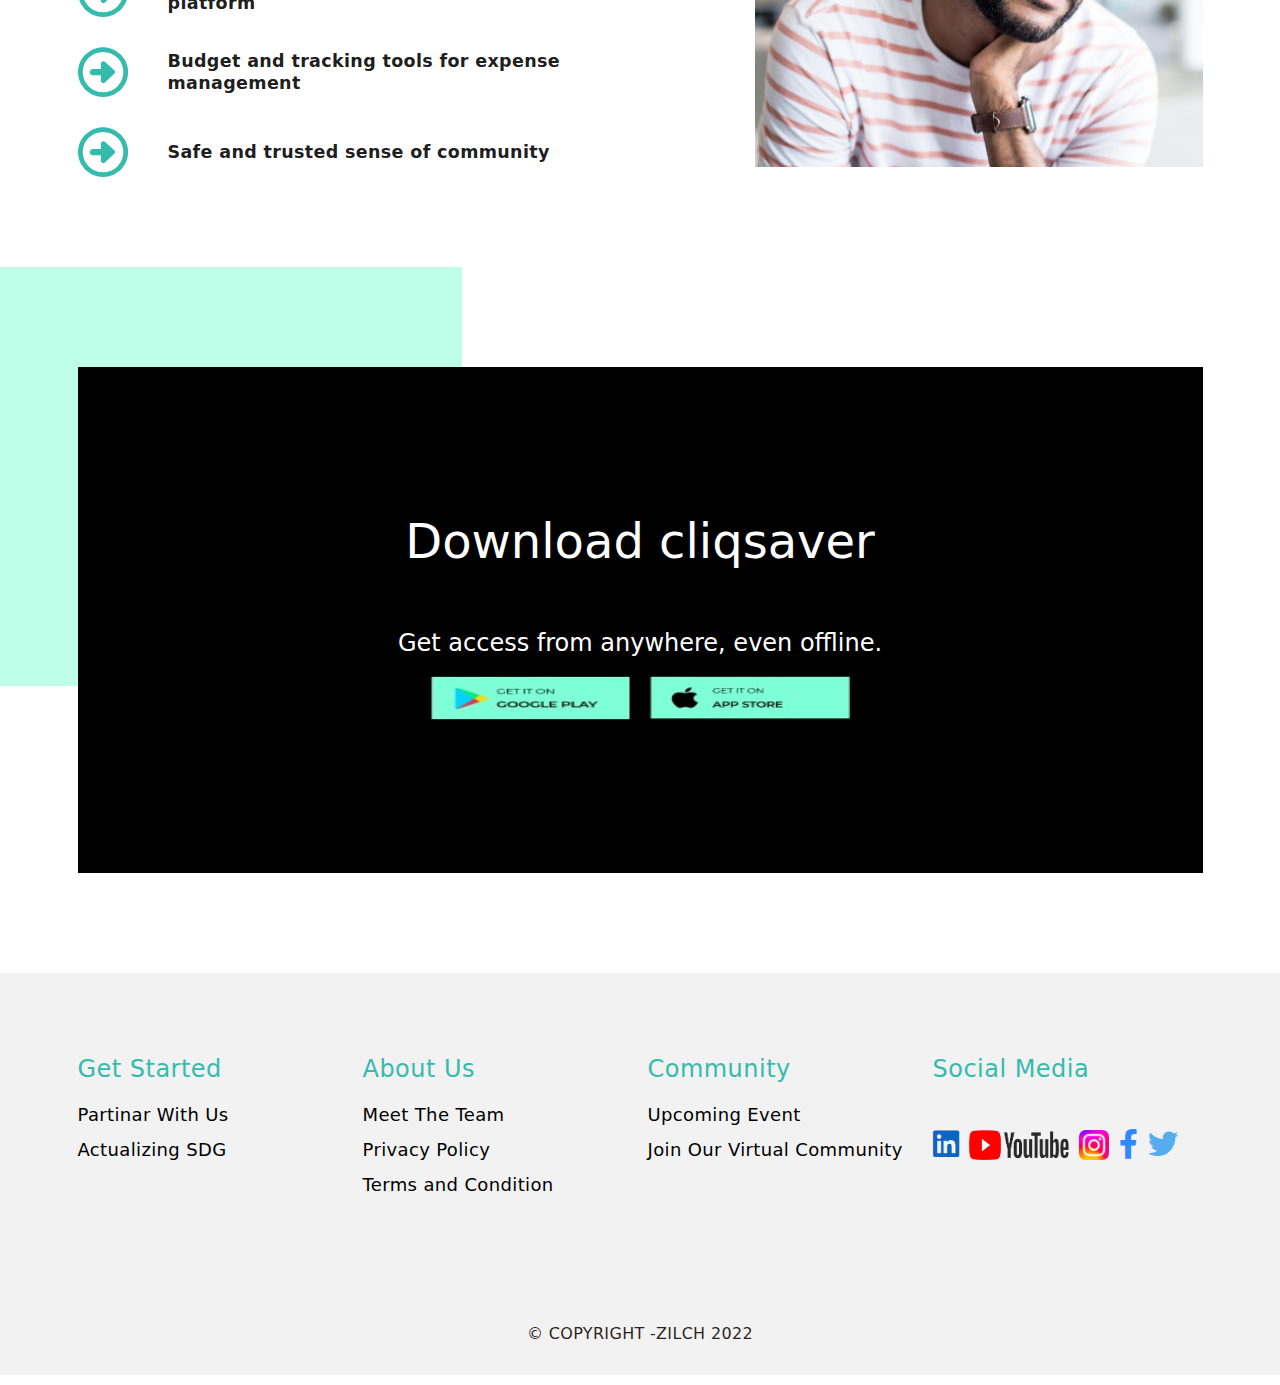
==== commit 849f28a4: "front end" ====
--- a/index.html
+++ b/index.html
@@ -24,7 +24,7 @@
 
 <body>
     <!-- navbar -->
-    <nav class="navbar navbar-expand-lg" id="navbar">
+    <nav class="navbar container-fluid navbar-expand-lg" id="navbar">
         <div class="container">
             <a class="navbar-brand" href="index.html">
                 <img w-100 src="images/image 1.png" alt="" />
@@ -114,7 +114,7 @@
     <section id="card-section " class="card-section my-5">
         <div class="container">
             <div class="row">
-                <div class="col-md-4 mb-3 mb-sm-0" data-aos="fade-right" data-aos-duration="3000">
+                <div class="col-md-4 mb-3 mb-sm-0">
                     <div class="card">
                         <div class="card-body d-flex align-items-start justify-content-center flex-column">
                             <div class="icon">
@@ -128,7 +128,7 @@
                         </div>
                     </div>
                 </div>
-                <div class="col-md-4 mb-3 mb-sm-0" data-aos="fade-up" data-aos-duration="3000">
+                <div class="col-md-4 mb-3 mb-sm-0">
                     <div class="card">
                         <div class="card-body d-flex align-items-start justify-content-center flex-column">
                             <span></span>
@@ -140,7 +140,7 @@
                         </div>
                     </div>
                 </div>
-                <div class="col-md-4" data-aos="fade-left" data-aos-duration="3000">
+                <div class="col-md-4">
                     <div class="card">
                         <div class="card-body d-flex align-items-start justify-content-center flex-column">
                             <span></span>
@@ -159,20 +159,20 @@
     <section class="testmonies position-relative">
         <span class="section-box1"></span>
         <div class="container">
-            <div class="testmonies__top-container pt-5" data-aos="fade-up" data-aos-duration="3000">
-                <h1 class="testmonies__heading pt-5">
+            <div class="testmonies__top-container pt-5">
+                <h1 class="testmonies__heading pt-5" data-aos="fade-up" data-aos-duration="3000">
                     <span></span> Cliqsaver puts <br /> you first at all <br /> times.
-                    <img src="images/heading-image.png " alt=" " />
+                    <img src="images/heading-image.png" alt=" " />
                 </h1>
             </div>
-            <div class="testmonies__buttom-container mt-5 py-5">
+            <div class="testmonies__buttom-container mt-5">
                 <div class="slideshow-container">
                     <div class="slide d-lg-flex">
-                        <img src="images/carousel-image.png " class="w-100 slide-image" data-aos="fade-right" data-aos-duration="2000" />
-                        <div class="slide-text mt-5" data-aos="fade-left" data-aos-duration="2000">
+                        <img src="images/carousel-image.png " class="w-100 slide-image" />
+                        <div class="slide-text mt-5">
                             <h2 class="mb-5 slide-text__heading">Sade thomas</h2>
                             <div class="slide-text__description d-flex align-items-center justify-content-center">
-                                <img src="images/“.png " class="me-5" />
+                                <img src="images/“.png" class="me-3" />
                                 <p>
                                     Using Cliqsaver, I am able to reach my holiday and savings goals! its an awesome platform.
                                 </p>
@@ -187,11 +187,11 @@
                         </div>
                     </div>
                     <div class="slide d-lg-flex">
-                        <img src="images/Rectangle 90.png " class="w-100 slide-image" data-aos="fade-right" data-aos-duration="2000" />
-                        <div class="slide-text mt-5" data-aos="fade-left" data-aos-duration="2000">
+                        <img src="images/Rectangle 90.png " class="w-100 slide-image" />
+                        <div class="slide-text mt-5">
                             <h2 class="mb-5 slide-text__heading">Mark Miller</h2>
                             <div class="slide-text__description d-flex align-items-center justify-content-center">
-                                <img src="images/“.png " class="me-5" />
+                                <img src="images/“.png" class="me-3" />
                                 <p>
                                     Using Cliqsaver, I am able to reach my holiday and savings goals! Its was a cool experience.
                                 </p>
@@ -206,11 +206,11 @@
                         </div>
                     </div>
                     <div class="slide d-lg-flex">
-                        <img src="images/carousel-image.png " class="w-100 slide-image" data-aos="fade-right" data-aos-duration="2000" />
-                        <div class="slide-text mt-5" data-aos="fade-left" data-aos-duration="2000">
+                        <img src="images/carousel-image.png" class="w-100 slide-image" />
+                        <div class="slide-text mt-5">
                             <h2 class="mb-5 slide-text__heading">Tom Holland</h2>
                             <div class="slide-text__description d-flex align-items-center justify-content-center">
-                                <img src="images/“.png " class="me-5" />
+                                <img src="images/“.png" class="me-3" />
                                 <p>
                                     Using Cliqsaver, I am able to reach my holiday and savings goals! A platform like never before.
                                 </p>
@@ -224,8 +224,8 @@
                             </div>
                         </div>
                     </div>
-                    <button class="prev" onclick="moveToPrevSlide() ">&#10094;</button>
-                    <button class="next" onclick="moveToNextSlide() ">&#10095;</button>
+                    <button class="prev" onclick="moveToPrevSlide()">&#10094;</button>
+                    <button class="next" onclick="moveToNextSlide()">&#10095;</button>
                 </div>
             </div>
         </div>
@@ -237,18 +237,18 @@
         <div class="container">
             <h1 class="whatWeDo__heading" data-aos="fade-up" data-aos-duration="3000">
                 <span></span> Core of what <br /> we do!
-                <img src="images/Rectangle 73.png " alt=" " />
+                <img src="images/Rectangle 73.png" />
             </h1>
 
             <div class="whatWeDo__content d-lg-flex align-items-center justify-content-between">
-                <div class="w-left me-5" data-aos="fade-right" data-aos-duration="2000">
+                <div class="w-left me-5">
                     <div class="d-flex align-items-center gap-3">
                         <i class="fa-regular fa-circle-right fs-lg-1 fs-sm-3 mb-5 p-0"></i>
                         <p class="w-left__description ms-5 fs-3 mb-5">
                             reliable savings platform built on trust
                         </p>
                     </div>
-                    <div class="d-flex align-items-center gap-3">
+                    <div class="d-flex align-items-center gap-3 data-aos=">
                         <i class="fa-regular fa-circle-right fs-lg-1 fs-sm-3 mb-5 p-0"></i>
                         <p class="w-left__description ms-5 fs-3 mb-5">
                             access to zero-interest credit,
@@ -279,7 +279,7 @@
                         </p>
                     </div>
                 </div>
-                <div class="w-right" data-aos="fade-left" data-aos-duration="2000">
+                <div class="w-right">
                     <img src="images/Rectangle 90.png " class="w-100" />
                 </div>
             </div>
--- a/css/main.css
+++ b/css/main.css
@@ -14,8 +14,8 @@
 * {
   margin: 0;
   padding: 0;
-  -webkit-box-sizing: inherit;
-          box-sizing: inherit;
+  -webkit-box-sizing: border-box;
+          box-sizing: border-box;
 }
 
 html {
@@ -23,7 +23,6 @@
           box-sizing: border-box;
   font-size: 62.5%;
   /* 1rem = 10px  10px/16px = 62.5% */
-  overflow-x: hidden;
 }
 
 body {
@@ -60,6 +59,7 @@
 
 .navbar {
   background: var(--bg-color);
+  overflow-x: hidden;
 }
 
 .navbar-brand img {
@@ -104,6 +104,7 @@
 
 .hero__section {
   background: var(--bg-color);
+  overflow-x: hidden;
 }
 
 .hero__section .section-box1 {
@@ -300,6 +301,7 @@
 
 .finance {
   height: 60vh;
+  overflow-x: hidden;
 }
 
 @media (max-width: 720px) {
@@ -620,6 +622,12 @@
   line-height: 120.5%;
   letter-spacing: -0.015em;
   color: rgba(0, 0, 0, 0.5);
+}
+
+@media (max-width: 768px) {
+  .testmonies__buttom-container .slide-text__description {
+    font-size: 16px;
+  }
 }
 
 .testmonies__buttom-container .slide-text__description img {
@@ -1143,10 +1151,8 @@
 }
 
 .footer .row .media-links a .ig-logo {
-  width: 100%;
+  width: 30px;
   height: 30px;
-  -o-object-fit: cover;
-     object-fit: cover;
 }
 
 .footer .row .media-links > :first-child {
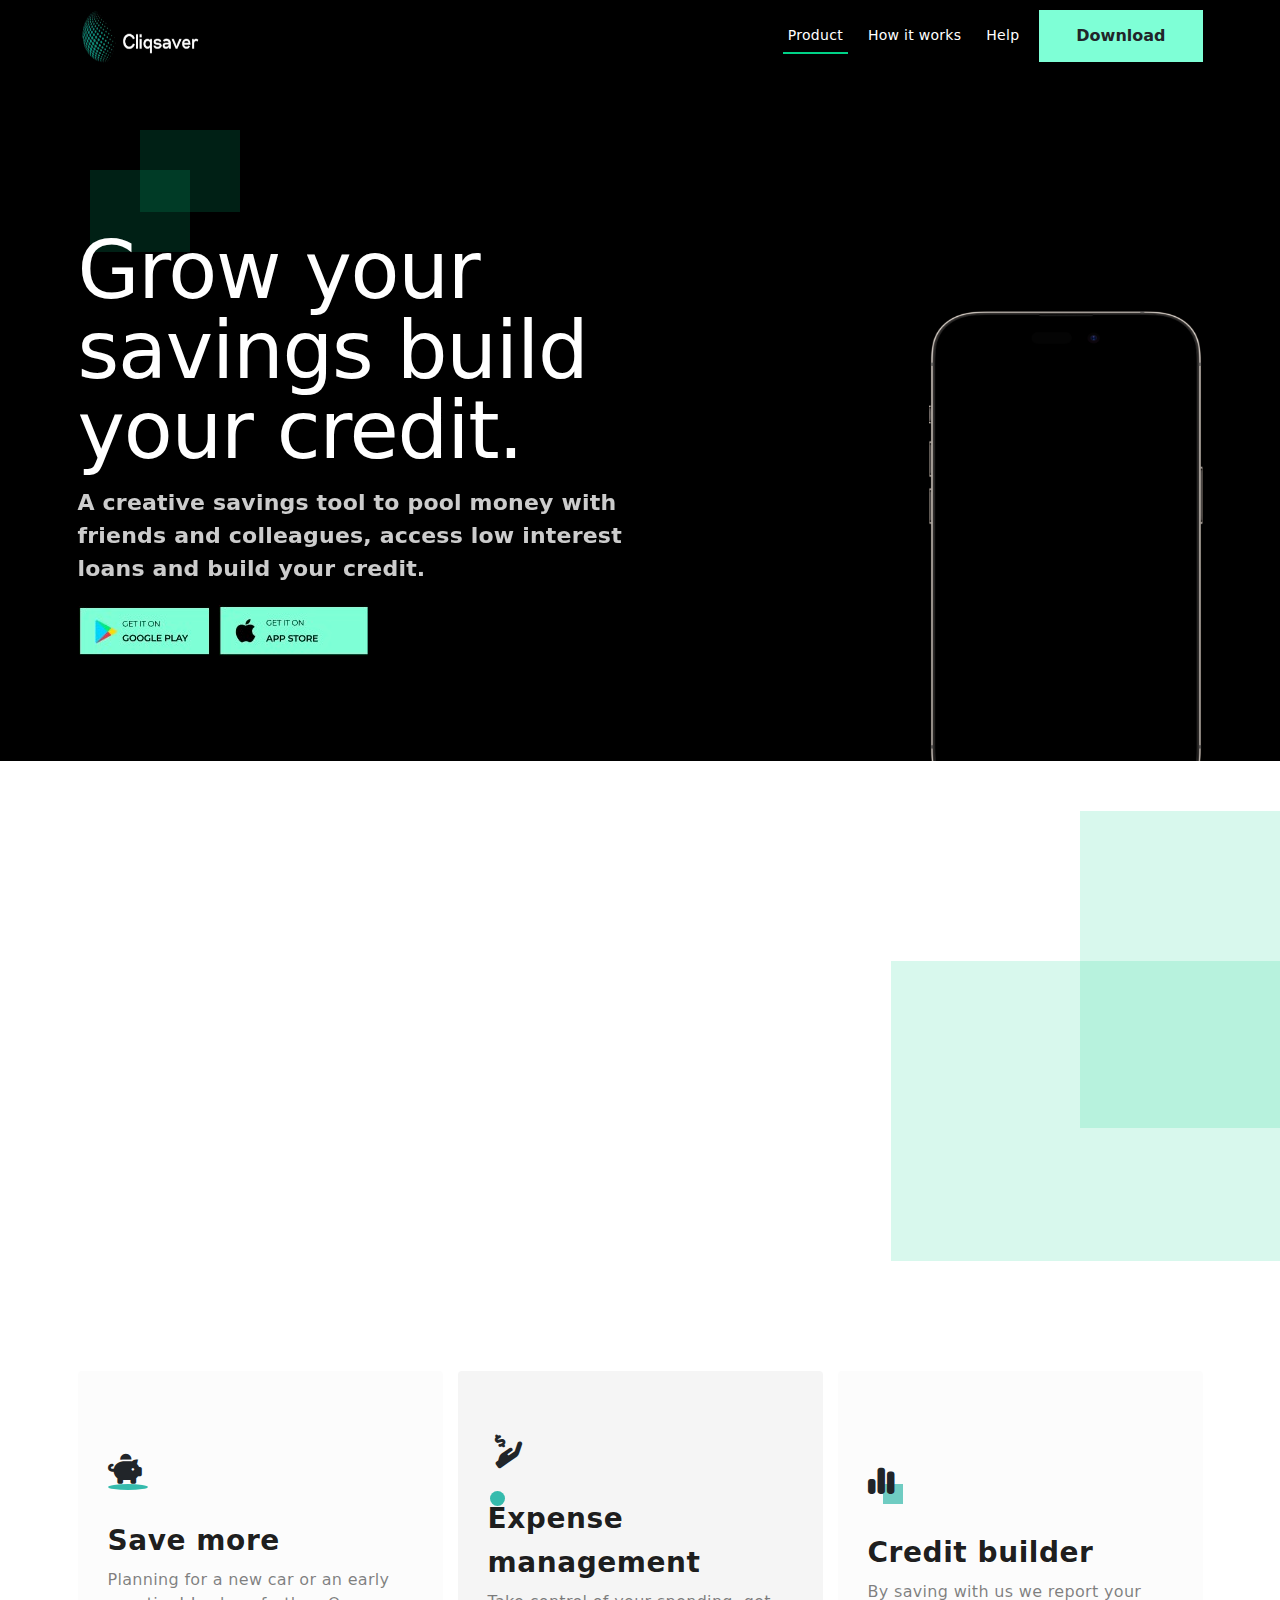
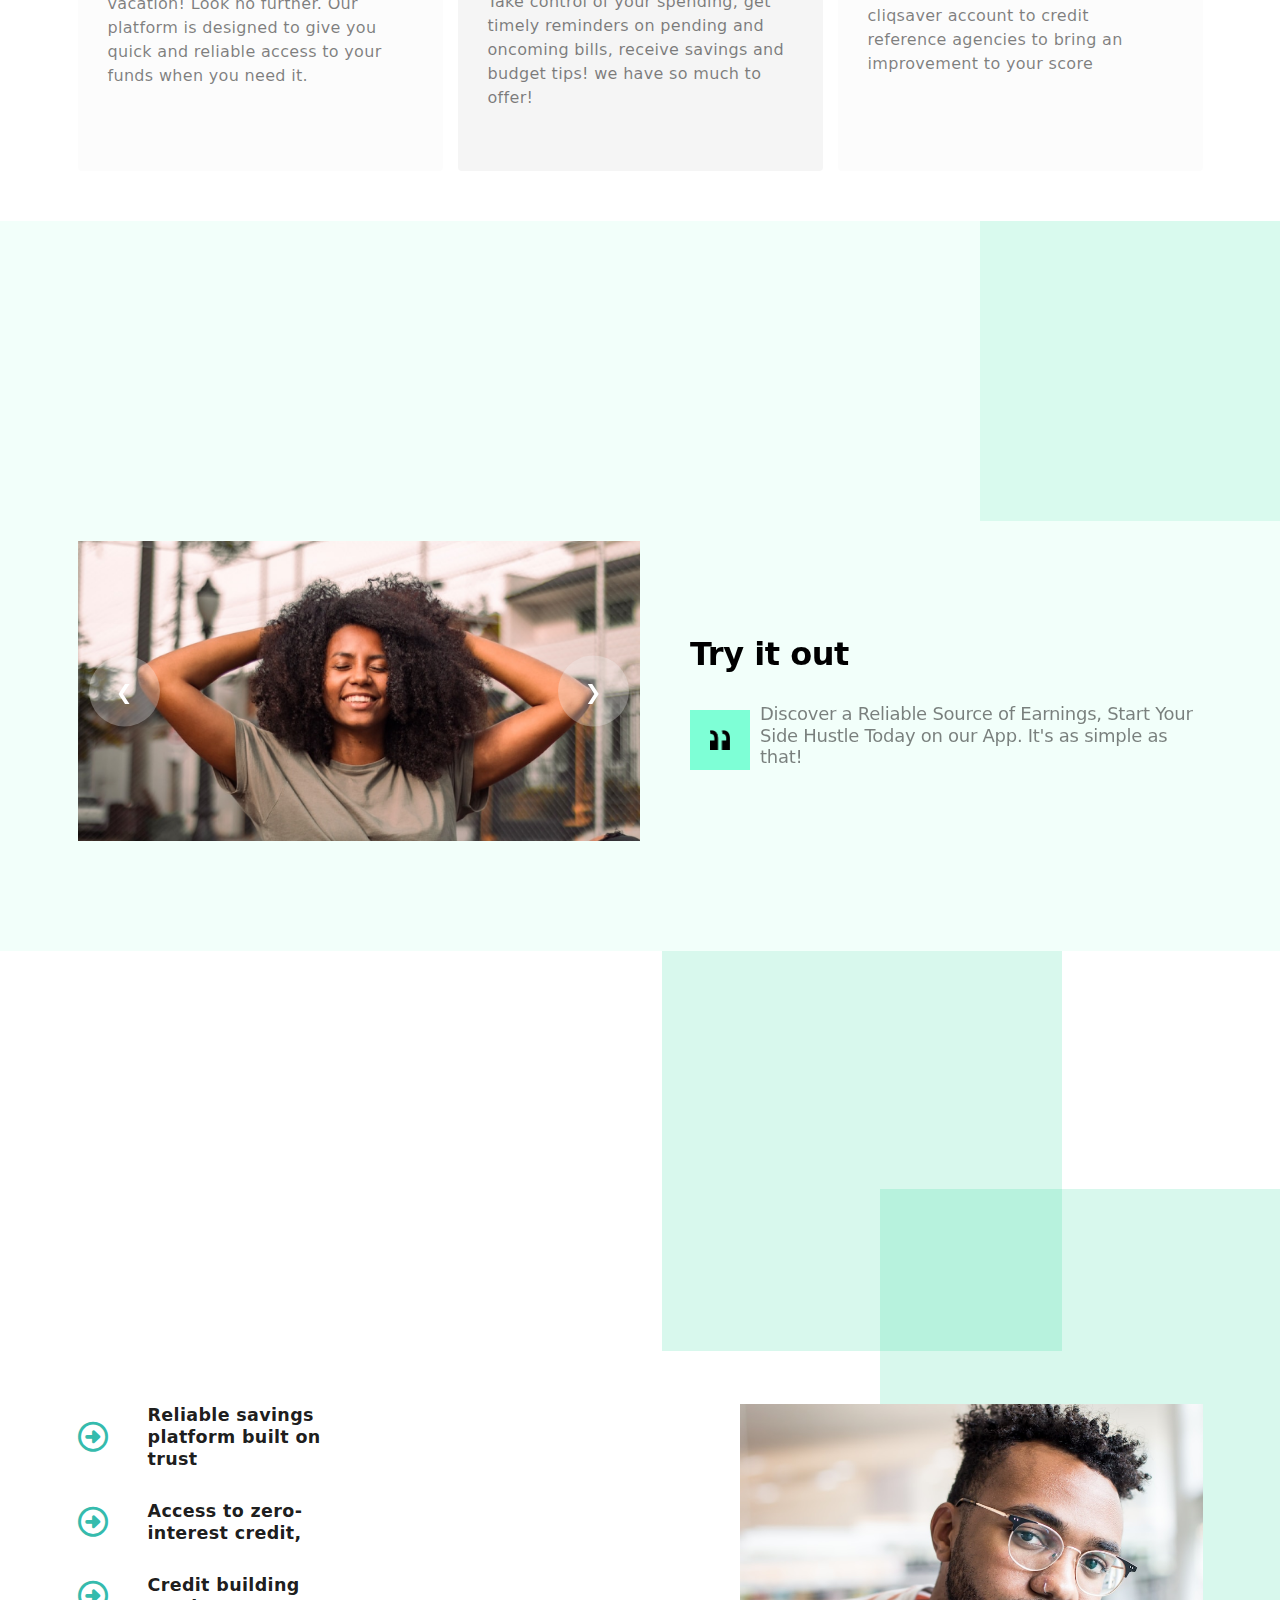
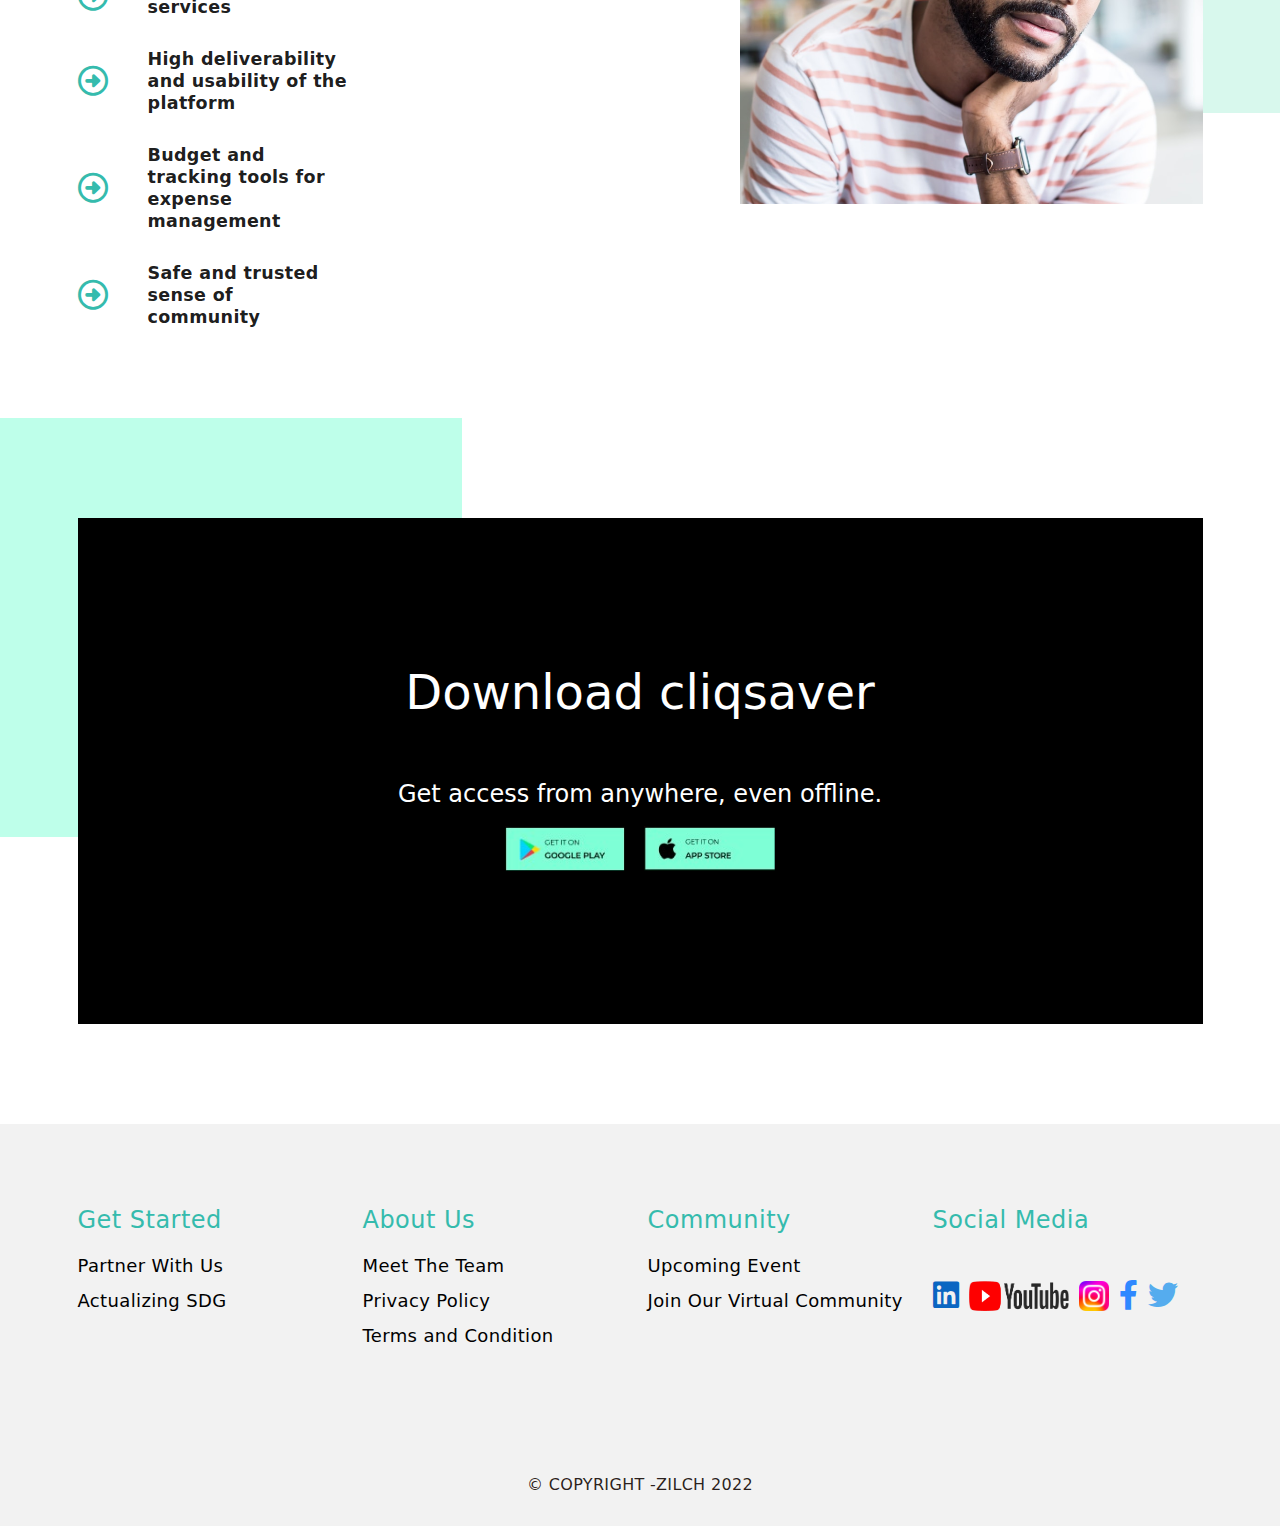
==== commit 8a7fe2ab: "corrected files" ====
--- a/index.html
+++ b/index.html
@@ -73,26 +73,9 @@
                 <img src="images/appleButton.jpg" />
               </button>
                     </div>
-                    <div class="rate my-5 d-flex align-items-center">
-                        <div class="rate-left">
-                            <button class="me-3"></button>
-                        </div>
-                        <div class="rate-right">
-                            <h2 class="text-white">Trusted users <span></span></h2>
-                            <div class="images my-3">
-                                <img src="images/Ellipse 7.png " alt=" " />
-                                <img src="images/Ellipse 10.png " alt=" " />
-                                <img src="images/Ellipse 12.png " alt=" " />
-                                <img src="images/Ellipse 11.png " alt=" " />
-                                <img src="images/Ellipse 8.png " alt=" " />
-                                <img src="images/Ellipse 10.png " alt=" " />
-                            </div>
-                            <p>Rated 4.5 by 100k users</p>
-                        </div>
-                    </div>
                 </div>
                 <div class="h__right-content" data-aos="fade-up" data-aos-duration="3000">
-                    <img src="images/Space Black.png" class="w-75" />
+                    <img src="images/Space Black.png" class="w-50" />
                 </div>
             </div>
         </div>
@@ -107,11 +90,13 @@
                 <span></span> What the <img src="images/Rectangle 73.png " alt=" " />
                 <br /> future of financial <br /> service looks like.
             </h1>
-            <p>Gain unlimited access to finance tips, reports and so much more.</p>
+            <p>
+                Gain unlimited access to finance tips, <br /> reports and so much more.
+            </p>
         </div>
     </div>
     <!-- End of Finance Section -->
-    <section id="card-section " class="card-section my-5">
+    <section id="card-section" class="card-section">
         <div class="container">
             <div class="row">
                 <div class="col-md-4 mb-3 mb-sm-0">
@@ -170,57 +155,36 @@
                     <div class="slide d-lg-flex">
                         <img src="images/carousel-image.png " class="w-100 slide-image" />
                         <div class="slide-text mt-5">
-                            <h2 class="mb-5 slide-text__heading">Sade thomas</h2>
+                            <h2 class="mb-5 slide-text__heading">Try it out</h2>
                             <div class="slide-text__description d-flex align-items-center justify-content-center">
                                 <img src="images/“.png" class="me-3" />
                                 <p>
-                                    Using Cliqsaver, I am able to reach my holiday and savings goals! its an awesome platform.
+                                    Discover a Reliable Source of Earnings, Start Your Side Hustle Today on our App. It's as simple as that!
                                 </p>
-                            </div>
-                            <div class="rating mt-5">
-                                <i class="fa-solid fa-star me-1"></i>
-                                <i class="fa-solid fa-star me-1"></i>
-                                <i class="fa-solid fa-star me-1"></i>
-                                <i class="fa-solid fa-star me-1"></i>
-                                <i class="fa-solid fa-star me-1"></i>
                             </div>
                         </div>
                     </div>
                     <div class="slide d-lg-flex">
                         <img src="images/Rectangle 90.png " class="w-100 slide-image" />
                         <div class="slide-text mt-5">
-                            <h2 class="mb-5 slide-text__heading">Mark Miller</h2>
+                            <h2 class="mb-5 slide-text__heading">Try it out</h2>
                             <div class="slide-text__description d-flex align-items-center justify-content-center">
                                 <img src="images/“.png" class="me-3" />
                                 <p>
-                                    Using Cliqsaver, I am able to reach my holiday and savings goals! Its was a cool experience.
+                                    Discover a Reliable Source of Earnings, Start Your Side Hustle Today on our App. It's as simple as that!
                                 </p>
-                            </div>
-                            <div class="rating mt-5">
-                                <i class="fa-solid fa-star me-1"></i>
-                                <i class="fa-solid fa-star me-1"></i>
-                                <i class="fa-solid fa-star me-1"></i>
-                                <i class="fa-solid fa-star-half-stroke"></i>
-                                <i class="fa-regular fa-star me-1"></i>
                             </div>
                         </div>
                     </div>
                     <div class="slide d-lg-flex">
                         <img src="images/carousel-image.png" class="w-100 slide-image" />
                         <div class="slide-text mt-5">
-                            <h2 class="mb-5 slide-text__heading">Tom Holland</h2>
+                            <h2 class="mb-5 slide-text__heading">Try it out</h2>
                             <div class="slide-text__description d-flex align-items-center justify-content-center">
                                 <img src="images/“.png" class="me-3" />
                                 <p>
-                                    Using Cliqsaver, I am able to reach my holiday and savings goals! A platform like never before.
+                                    Discover a Reliable Source of Earnings, Start Your Side Hustle Today on our App. It's as simple as that!
                                 </p>
-                            </div>
-                            <div class="rating mt-5">
-                                <i class="fa-solid fa-star me-1"></i>
-                                <i class="fa-solid fa-star me-1"></i>
-                                <i class="fa-solid fa-star me-1"></i>
-                                <i class="fa-solid fa-star me-1"></i>
-                                <i class="fa-solid fa-star-half-stroke"></i>
                             </div>
                         </div>
                     </div>
@@ -240,30 +204,30 @@
                 <img src="images/Rectangle 73.png" />
             </h1>
 
-            <div class="whatWeDo__content d-lg-flex align-items-center justify-content-between">
+            <div class="whatWeDo__content d-lg-flex align-items-center justify-content-between position-relative">
                 <div class="w-left me-5">
                     <div class="d-flex align-items-center gap-3">
                         <i class="fa-regular fa-circle-right fs-lg-1 fs-sm-3 mb-5 p-0"></i>
                         <p class="w-left__description ms-5 fs-3 mb-5">
-                            reliable savings platform built on trust
+                            Reliable savings platform built on trust
                         </p>
                     </div>
                     <div class="d-flex align-items-center gap-3 data-aos=">
                         <i class="fa-regular fa-circle-right fs-lg-1 fs-sm-3 mb-5 p-0"></i>
                         <p class="w-left__description ms-5 fs-3 mb-5">
-                            access to zero-interest credit,
-                        </p>
-                    </div>
-                    <div class="d-flex align-items-center gap-3">
-                        <i class="fa-regular fa-circle-right fs-lg-1 fs-sm-3 mb-5 p-0"></i>
-                        <p class="w-left__description ms-5 fs-3 mb-5">
-                            credit building services
-                        </p>
-                    </div>
-                    <div class="d-flex align-items-center gap-3">
-                        <i class="fa-regular fa-circle-right fs-lg-1 fs-sm-3 mb-5 p-0"></i>
-                        <p class="w-left__description ms-5 fs-3 mb-5">
-                            high deliverability and usability of the platform
+                            Access to zero-interest credit,
+                        </p>
+                    </div>
+                    <div class="d-flex align-items-center gap-3">
+                        <i class="fa-regular fa-circle-right fs-lg-1 fs-sm-3 mb-5 p-0"></i>
+                        <p class="w-left__description ms-5 fs-3 mb-5">
+                            Credit building services
+                        </p>
+                    </div>
+                    <div class="d-flex align-items-center gap-3">
+                        <i class="fa-regular fa-circle-right fs-lg-1 fs-sm-3 mb-5 p-0"></i>
+                        <p class="w-left__description ms-5 fs-3 mb-5">
+                            High deliverability and usability of the platform
                         </p>
                     </div>
                     <div class="d-flex align-items-center gap-3">
@@ -280,7 +244,7 @@
                     </div>
                 </div>
                 <div class="w-right">
-                    <img src="images/Rectangle 90.png " class="w-100" />
+                    <img src="images/Rectangle 90.png" class="w-50" />
                 </div>
             </div>
         </div>
@@ -314,7 +278,7 @@
                 <div class="row row-cols-1 row-cols-sm-2 row-cols-md-3 row-cols-lg-4">
                     <div class="col d-flex flex-column gap-3 mb-4">
                         <h2>Get Started</h2>
-                        <a class="footer__link" href="#">Partinar With Us</a>
+                        <a class="footer__link" href="#">Partner With Us</a>
                         <a class="footer__link" href="#">Actualizing SDG</a>
                     </div>
                     <div class="col d-flex flex-column gap-3 mb-4">
--- a/css/main.css
+++ b/css/main.css
@@ -23,10 +23,10 @@
           box-sizing: border-box;
   font-size: 62.5%;
   /* 1rem = 10px  10px/16px = 62.5% */
+  font-family: "Manrope" sans-serif;
 }
 
 body {
-  font-family: "Manrope" sans-serif;
   font-weight: 400;
   line-height: 1.6;
   min-height: 100vh;
@@ -40,18 +40,31 @@
   text-decoration: none;
 }
 
-.guidelines-cards .col-md-6 {
+.accordion-item.expand {
+  padding: 3rem;
+}
+
+.guidelines-cards .col-md-6,
+.guidelines-cards .col-md-4,
+.card-section .col-md-6,
+.card-section .col-md-4 {
   -webkit-transition: all 0.5s ease;
   transition: all 0.5s ease;
 }
 
-.guidelines-cards .col-md-6:hover {
+.guidelines-cards .col-md-6:hover,
+.guidelines-cards .col-md-4:hover,
+.card-section .col-md-6:hover,
+.card-section .col-md-4:hover {
   -webkit-transform: translateY(-3%);
           transform: translateY(-3%);
 }
 
 @media (max-width: 768px) {
-  .guidelines-cards .col-md-6:hover {
+  .guidelines-cards .col-md-6:hover,
+  .guidelines-cards .col-md-4:hover,
+  .card-section .col-md-6:hover,
+  .card-section .col-md-4:hover {
     -webkit-transform: translateY(0);
             transform: translateY(0);
   }
@@ -104,7 +117,7 @@
 
 .hero__section {
   background: var(--bg-color);
-  overflow-x: hidden;
+  overflow: hidden;
 }
 
 .hero__section .section-box1 {
@@ -154,13 +167,14 @@
 }
 
 .hero__section .h__left-content {
-  -webkit-box-flex: 2;
-      -ms-flex: 2;
-          flex: 2;
+  -webkit-box-flex: 0.5;
+      -ms-flex: 0.5;
+          flex: 0.5;
   padding-top: 8rem;
 }
 
 .hero__section .h__left-content .text-heading {
+  font-style: normal;
   font-weight: 400;
   font-size: 80px;
   line-height: 100%;
@@ -184,12 +198,13 @@
 }
 
 .hero__section .h__left-content .text-description {
-  font-weight: 500;
-  font-size: 24px;
+  font-style: normal;
+  font-weight: 600;
+  font-size: 22px;
   line-height: 33px;
-  letter-spacing: 0.02em;
+  letter-spacing: 0.02rem;
   color: #ffffff;
-  opacity: 0.5;
+  opacity: 0.8;
 }
 
 @media (max-width: 768px) {
@@ -199,98 +214,24 @@
   }
 }
 
-@media (max-width: 992px) {
-  .hero__section .h__left-content .rate {
-    padding-bottom: 5rem;
-  }
-}
-
-.hero__section .h__left-content .rate-left {
-  border-right: 1px solid #ffffff;
-  margin-right: 3rem;
-}
-
-@media (max-width: 500px) {
-  .hero__section .h__left-content .rate-left {
-    margin-right: 1rem;
-  }
-}
-
-.hero__section .h__left-content .rate-left button {
-  width: 100px;
-  height: 50px;
-  background: rgba(196, 196, 196, 0.1);
-  border-radius: 56px;
-  -webkit-transform: rotate(-90deg);
-          transform: rotate(-90deg);
+.hero__section .h__left-content .download-button {
+  padding-bottom: 10rem;
+}
+
+.hero__section .h__right-content {
+  -webkit-box-flex: 0.5;
+      -ms-flex: 0.5;
+          flex: 0.5;
   position: relative;
-  opacity: 1;
-  border: none;
-}
-
-.hero__section .h__left-content .rate-left button::after {
-  content: "";
-  position: absolute;
-  width: 3px;
-  height: 40px;
-  top: 5px;
-  right: 30px;
-  background: var(--color-green);
-  font-weight: 800;
-  -webkit-transform: rotate(-90deg);
-          transform: rotate(-90deg);
-  z-index: 1;
-}
-
-.hero__section .h__left-content .rate-right {
-  position: relative;
-}
-
-.hero__section .h__left-content .rate-right h2 {
-  font-weight: 500;
-  font-size: 16px;
-  line-height: 22px;
-  letter-spacing: 0.02em;
-  color: #ffffff;
-}
-
-.hero__section .h__left-content .rate-right h2 span::after {
-  content: "";
-  position: absolute;
-  width: 61px;
-  height: 3px;
-  left: 110px;
-  top: 16px;
-  background: var(--color-green);
-}
-
-.hero__section .h__left-content .rate-right p {
-  font-weight: 500;
-  font-size: 14px;
-  line-height: 19px;
-  letter-spacing: 0.02em;
-  color: #ffffff;
-  opacity: 0.5;
-}
-
-.hero__section .h__left-content .rate-right .images img {
-  width: 32px;
-  height: 32px;
-  margin-right: -1rem;
-}
-
-.hero__section .h__right-content {
-  -webkit-box-flex: 1;
-      -ms-flex: 1;
-          flex: 1;
-  position: relative;
 }
 
 .hero__section .h__right-content img {
-  height: 554px;
+  height: 450px;
   position: absolute;
   bottom: 0;
   right: 0;
+  -webkit-animation: move 4.5s linear infinite;
+          animation: move 4.5s linear infinite;
 }
 
 @media (max-width: 992px) {
@@ -299,9 +240,38 @@
   }
 }
 
+@-webkit-keyframes move {
+  0% {
+    -webkit-transform: translate(-20px, 0);
+            transform: translate(-20px, 0);
+  }
+  50% {
+    -webkit-transform: translate(0, 20px);
+            transform: translate(0, 20px);
+  }
+  100% {
+    -webkit-transform: translate(-20px, 0);
+            transform: translate(-20px, 0);
+  }
+}
+
+@keyframes move {
+  0% {
+    -webkit-transform: translate(-20px, 0);
+            transform: translate(-20px, 0);
+  }
+  50% {
+    -webkit-transform: translate(0, 20px);
+            transform: translate(0, 20px);
+  }
+  100% {
+    -webkit-transform: translate(-20px, 0);
+            transform: translate(-20px, 0);
+  }
+}
+
 .finance {
   height: 60vh;
-  overflow-x: hidden;
 }
 
 @media (max-width: 720px) {
@@ -311,10 +281,10 @@
 }
 
 .finance .section-box1 {
-  top: 0;
+  top: 5rem;
   right: 0;
   width: 200px;
-  height: 200px;
+  height: 317.61px;
   background: rgba(0, 210, 135, 0.3);
   opacity: 0.5;
 }
@@ -327,17 +297,18 @@
   }
 }
 
-@media (max-width: 400px) {
+@media (max-width: 500px) {
   .finance .section-box1 {
     width: 50px;
     height: 50px;
+    top: 2rem !important;
   }
 }
 
 .finance .section-box2 {
-  top: 0;
+  top: 20rem;
   right: 0;
-  width: 350px;
+  width: 389.08px;
   height: 300px;
   background: rgba(0, 210, 135, 0.3);
   opacity: 0.5;
@@ -351,10 +322,11 @@
   }
 }
 
-@media (max-width: 400px) {
+@media (max-width: 500px) {
   .finance .section-box2 {
     width: 100px;
     height: 80px;
+    top: 2rem !important;
   }
 }
 
@@ -392,6 +364,10 @@
   line-height: 33px;
   letter-spacing: 0.02em;
   color: #2b2b2b;
+}
+
+.card-section {
+  margin: 7rem 0 5rem 0;
 }
 
 .card-section .row > :nth-child(1) > .card {
@@ -695,7 +671,7 @@
 .whatWeDo .whatWeDo1::before {
   content: "";
   position: absolute;
-  top: 0;
+  top: 23%;
   right: 0;
   width: 400px;
   height: 523.89px;
@@ -706,6 +682,15 @@
 
 @media (max-width: 768px) {
   .whatWeDo .whatWeDo1::before {
+    top: 10%;
+    width: 200px;
+    height: 300px;
+  }
+}
+
+@media (max-width: 500px) {
+  .whatWeDo .whatWeDo1::before {
+    top: 5%;
     width: 100px;
     height: 200px;
   }
@@ -715,14 +700,21 @@
   content: "";
   position: absolute;
   top: 0;
-  right: 13%;
+  right: 17%;
   width: 400px;
-  height: 200px;
+  height: 400px;
   background: rgba(0, 210, 135, 0.3);
   opacity: 0.5;
 }
 
 @media (max-width: 768px) {
+  .whatWeDo .whatWeDo2::before {
+    width: 300px;
+    height: 200px;
+  }
+}
+
+@media (max-width: 500px) {
   .whatWeDo .whatWeDo2::before {
     width: 200px;
     height: 100px;
@@ -776,13 +768,13 @@
 }
 
 .whatWeDo .whatWeDo__content .w-left {
-  -webkit-box-flex: 1;
-      -ms-flex: 1;
-          flex: 1;
+  -webkit-box-flex: 0.25;
+      -ms-flex: 0.25;
+          flex: 0.25;
 }
 
 .whatWeDo .whatWeDo__content .w-left i {
-  font-size: 5rem !important;
+  font-size: 3rem !important;
   color: var(--button-color);
 }
 
@@ -794,15 +786,24 @@
   color: rgba(0, 0, 0, 0.9);
 }
 
+@media (max-width: 425px) {
+  .whatWeDo .whatWeDo__content .w-left__description {
+    margin-left: 1rem !important;
+  }
+}
+
 .whatWeDo .whatWeDo__content .w-right {
-  -webkit-box-flex: 1;
-      -ms-flex: 1;
-          flex: 1;
+  -webkit-box-flex: 0.75;
+      -ms-flex: 0.75;
+          flex: 0.75;
 }
 
 .whatWeDo .whatWeDo__content .w-right img {
   height: 400px;
   width: 100%;
+  position: absolute;
+  right: 0;
+  top: 0;
   -o-object-fit: cover;
      object-fit: cover;
   padding-left: 10rem;
@@ -812,6 +813,8 @@
 @media (max-width: 992px) {
   .whatWeDo .whatWeDo__content .w-right img {
     padding-left: 0;
+    position: static;
+    width: 100% !important;
   }
 }
 
@@ -875,12 +878,11 @@
 }
 
 .download-container__button img {
-  width: 200.64px;
   height: 45px;
   border: none;
   outline: none;
-  -o-object-fit: fill;
-     object-fit: fill;
+  -o-object-fit: contain;
+     object-fit: contain;
 }
 
 @media (max-width: 720px) {
@@ -891,13 +893,12 @@
 
 .guildline-hero__section {
   background: var(--bg-color);
-  height: 60vh;
 }
 
 .guildline-hero__section .hero-content {
-  -webkit-box-flex: 1;
-      -ms-flex: 1;
-          flex: 1;
+  -webkit-box-flex: 0.5;
+      -ms-flex: 0.5;
+          flex: 0.5;
 }
 
 .guildline-hero__section .hero-content .text-heading {
@@ -905,12 +906,14 @@
   font-size: 80px;
   line-height: 100%;
   letter-spacing: -0.015em;
+  padding-top: 15rem;
 }
 
 @media (max-width: 992px) {
   .guildline-hero__section .hero-content .text-heading {
     font-size: 50px !important;
     text-align: center;
+    padding-top: 9rem;
   }
 }
 
@@ -925,7 +928,8 @@
   font-size: 24px;
   line-height: 33px;
   letter-spacing: 0.02em;
-  opacity: 0.5;
+  opacity: 0.8;
+  padding-bottom: 6rem;
 }
 
 @media (max-width: 992px) {
@@ -935,38 +939,31 @@
 }
 
 .guildline-hero__section .image-content {
-  position: relative;
-  -webkit-box-flex: 1;
-      -ms-flex: 1;
-          flex: 1;
+  -webkit-box-flex: 0.5;
+      -ms-flex: 0.5;
+          flex: 0.5;
 }
 
 .guildline-hero__section .image-content .bulb-image {
-  top: -1.5rem;
   bottom: 0;
   right: 0;
+  top: 8.5rem;
   -o-object-fit: cover;
      object-fit: cover;
-  clip: rect(0px, 860px, 380px, 0px);
-}
-
-@media (max-width: 1500px) {
+  clip: rect(0px, 860px, 380px, 0px) !important;
+}
+
+@media (max-width: 1024px) {
   .guildline-hero__section .image-content .bulb-image {
-    top: -6%;
-  }
-}
-
-@media (max-width: 1200px) {
-  .guildline-hero__section .image-content .bulb-image {
-    top: 27%;
-    clip: rect(0px, 500px, 320px, 0px);
+    clip: rect(0px, 1969px, 310px, 0px);
+    bottom: 0;
   }
 }
 
 .guildline-hero__section .image-content div > :first-child {
   position: absolute;
   right: 10rem;
-  top: -9rem;
+  top: 0;
 }
 
 @media (max-width: 1200px) {
@@ -978,7 +975,7 @@
 .guildline-hero__section .image-content div > :nth-child(2) {
   position: absolute;
   right: 3rem;
-  top: -8rem;
+  top: 0rem;
 }
 
 @media (max-width: 1200px) {
@@ -990,7 +987,7 @@
 .guildline-hero__section .image-content div > :nth-child(3) {
   position: absolute;
   right: -1rem;
-  top: -2rem;
+  top: 5rem;
 }
 
 @media (max-width: 1200px) {
@@ -1050,7 +1047,7 @@
 }
 
 .guidelines-cards .row .col-md-6:nth-child(3) .card-body i {
-  font-size: 10rem !important;
+  font-size: 5rem !important;
 }
 
 @media (max-width: 768px) {
@@ -1076,6 +1073,50 @@
     -webkit-transform: translateY(0);
             transform: translateY(0);
   }
+}
+
+.guidelines-cards .card .card-body .image-wrapper {
+  -webkit-box-flex: 0.5;
+      -ms-flex: 0.5;
+          flex: 0.5;
+}
+
+.guidelines-cards .card .card-body .image-wrapper span {
+  font-style: normal;
+  font-weight: 600;
+  font-size: 70px;
+  line-height: 131px;
+  letter-spacing: -0.01em;
+  color: rgba(0, 0, 0, 0.9);
+  margin-bottom: -3rem;
+}
+
+@media (max-width: 992px) {
+  .guidelines-cards .card .card-body .image-wrapper span {
+    font-size: 60px;
+  }
+}
+
+@media (max-width: 768px) {
+  .guidelines-cards .card .card-body .image-wrapper span {
+    font-size: 40px;
+  }
+}
+
+.guidelines-cards .card .card-body .image-wrapper img {
+  padding: 2rem 0 2rem 5rem;
+}
+
+@media (max-width: 320px) {
+  .guidelines-cards .card .card-body .image-wrapper img {
+    display: none;
+  }
+}
+
+.guidelines-cards .card .card-body .card-content {
+  -webkit-box-flex: 0.5;
+      -ms-flex: 0.5;
+          flex: 0.5;
 }
 
 .guidelines-cards .card .card-body .card-content i {
@@ -1197,13 +1238,12 @@
 
 .target-hero__section {
   background: var(--bg-color);
-  height: 60vh;
 }
 
 .target-hero__section .hero-content {
-  -webkit-box-flex: 1;
-      -ms-flex: 1;
-          flex: 1;
+  -webkit-box-flex: 0.5;
+      -ms-flex: 0.5;
+          flex: 0.5;
 }
 
 .target-hero__section .hero-content .text-heading {
@@ -1211,6 +1251,13 @@
   font-size: 80px;
   line-height: 100%;
   letter-spacing: -0.015em;
+  padding-top: 10rem;
+}
+
+@media (min-width: 1024px) {
+  .target-hero__section .hero-content .text-heading {
+    font-size: 60px;
+  }
 }
 
 @media (max-width: 992px) {
@@ -1231,7 +1278,8 @@
   font-size: 24px;
   line-height: 33px;
   letter-spacing: 0.02em;
-  opacity: 0.5;
+  opacity: 0.8;
+  padding-bottom: 4rem;
 }
 
 @media (max-width: 992px) {
@@ -1241,17 +1289,18 @@
 }
 
 .target-hero__section .image-content {
-  -webkit-box-flex: 1;
-      -ms-flex: 1;
-          flex: 1;
-  position: relative;
+  -webkit-box-flex: 0.5;
+      -ms-flex: 0.5;
+          flex: 0.5;
 }
 
 .target-hero__section .image-content .bulb-image {
-  position: absolute;
-  top: 0.5rem;
+  width: 90%;
+  bottom: 0;
   right: 0;
-  clip: rect(0px, 800px, 380px, 0px);
+  -o-object-fit: cover;
+     object-fit: cover;
+  overflow: hidden;
 }
 
 @media (max-width: 992px) {
@@ -1268,7 +1317,7 @@
 .accordion-section .accordion-button {
   font-weight: 600;
   padding: 10px 34px;
-  font-size: 32px !important;
+  font-size: 25px !important;
   line-height: 140%;
   letter-spacing: -0.015em;
   color: rgba(15, 4, 0, 0.9);
